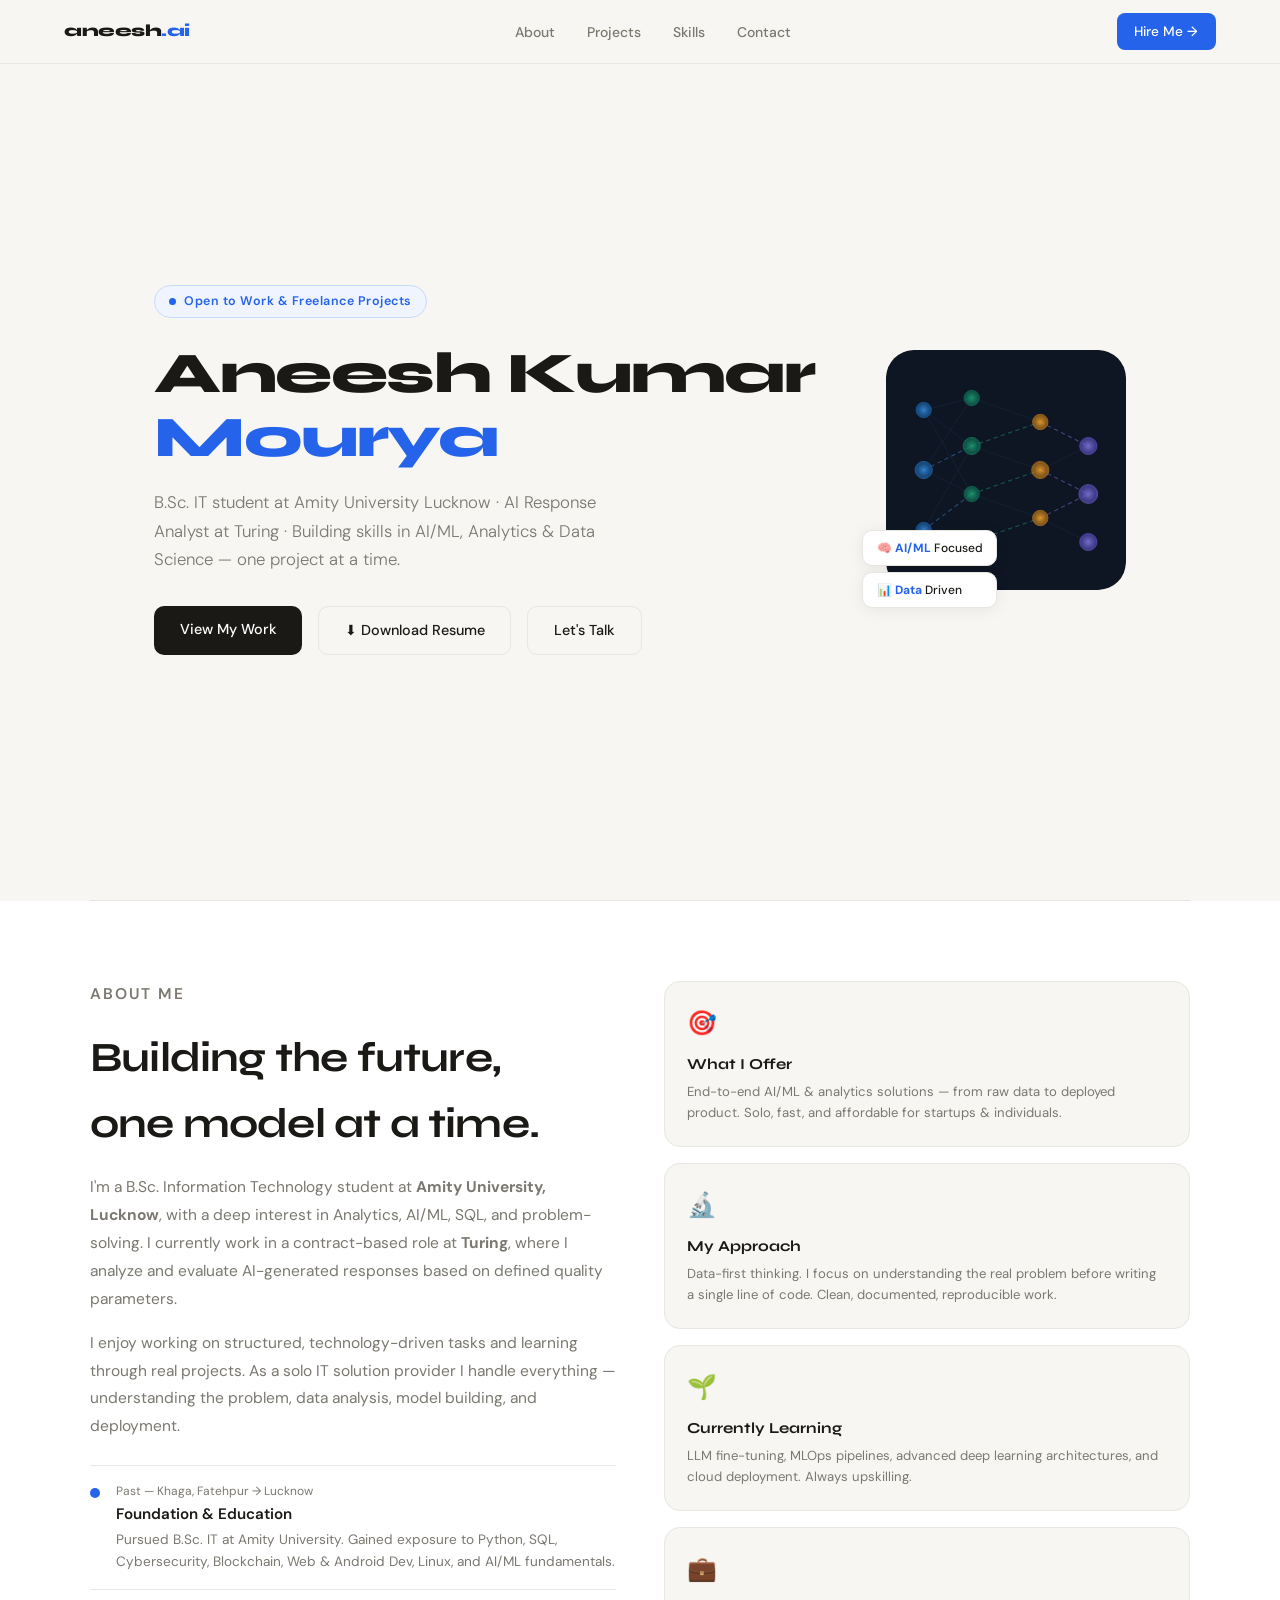
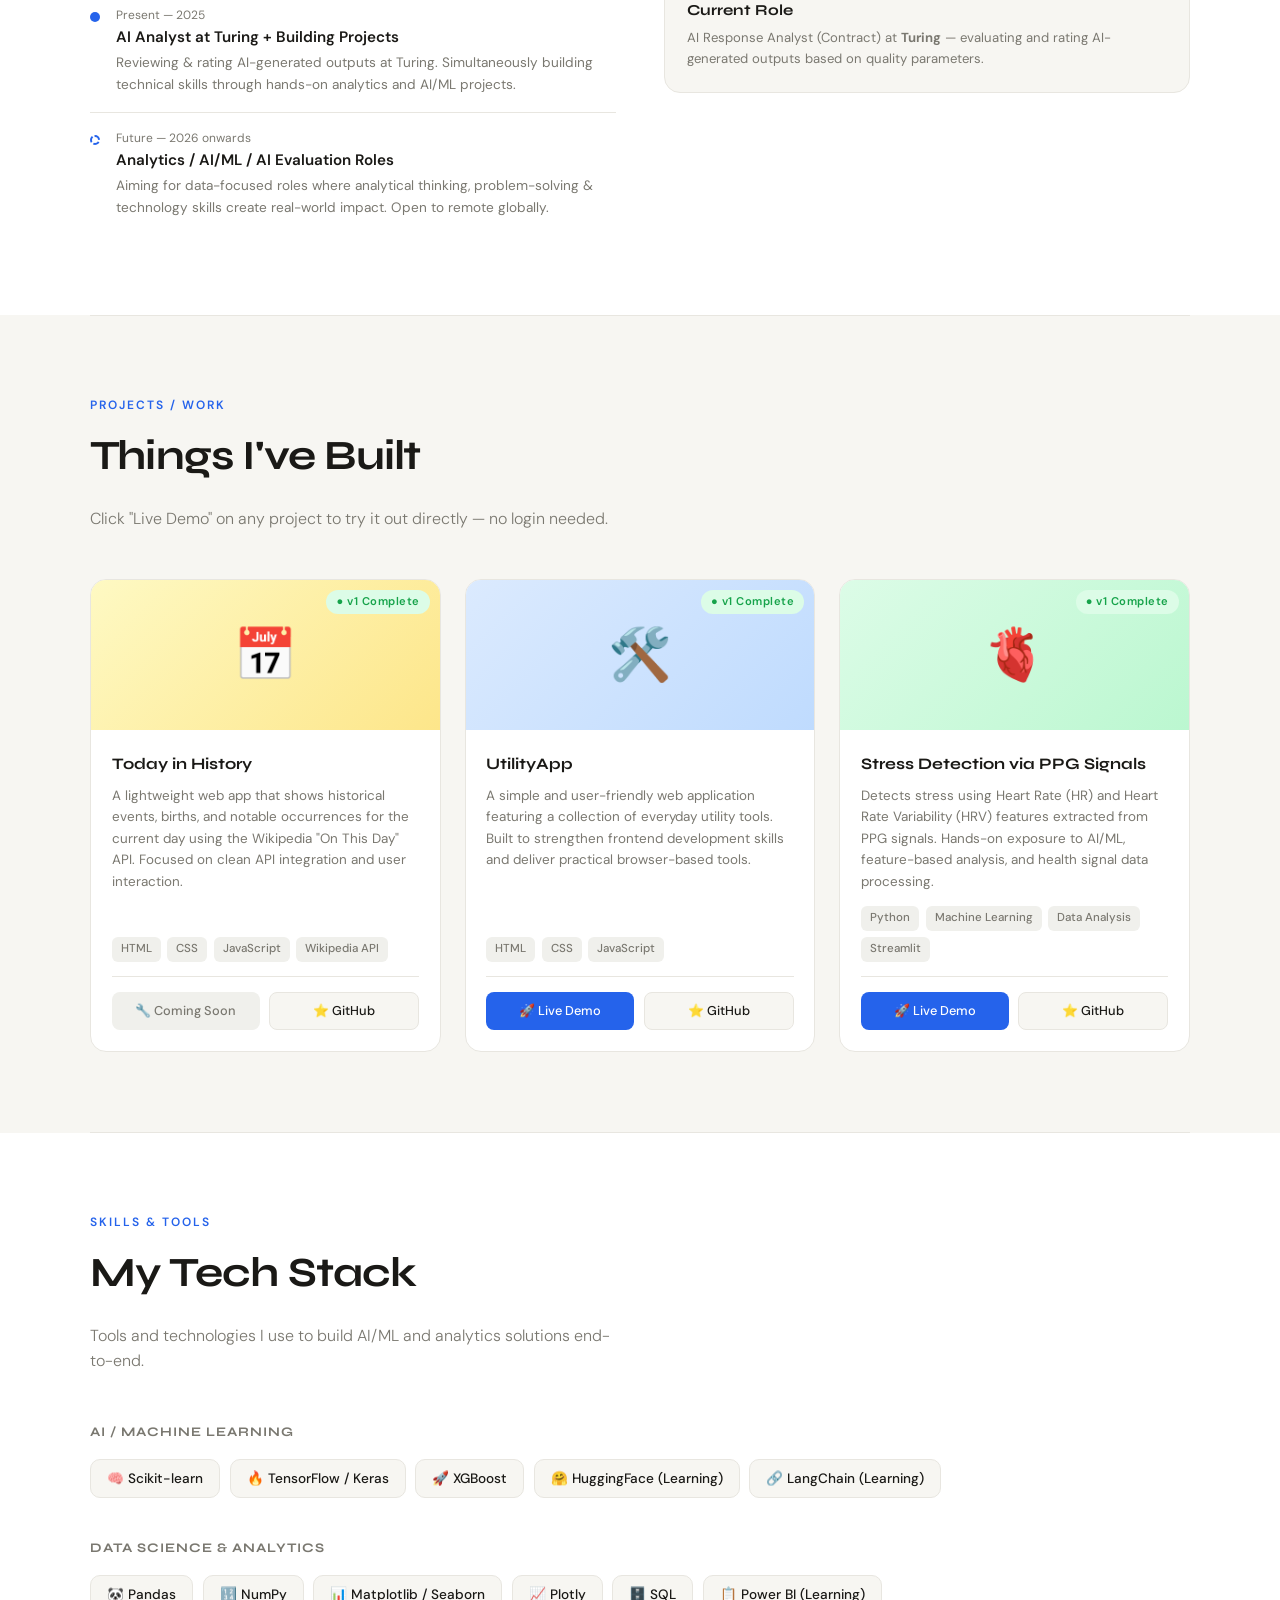
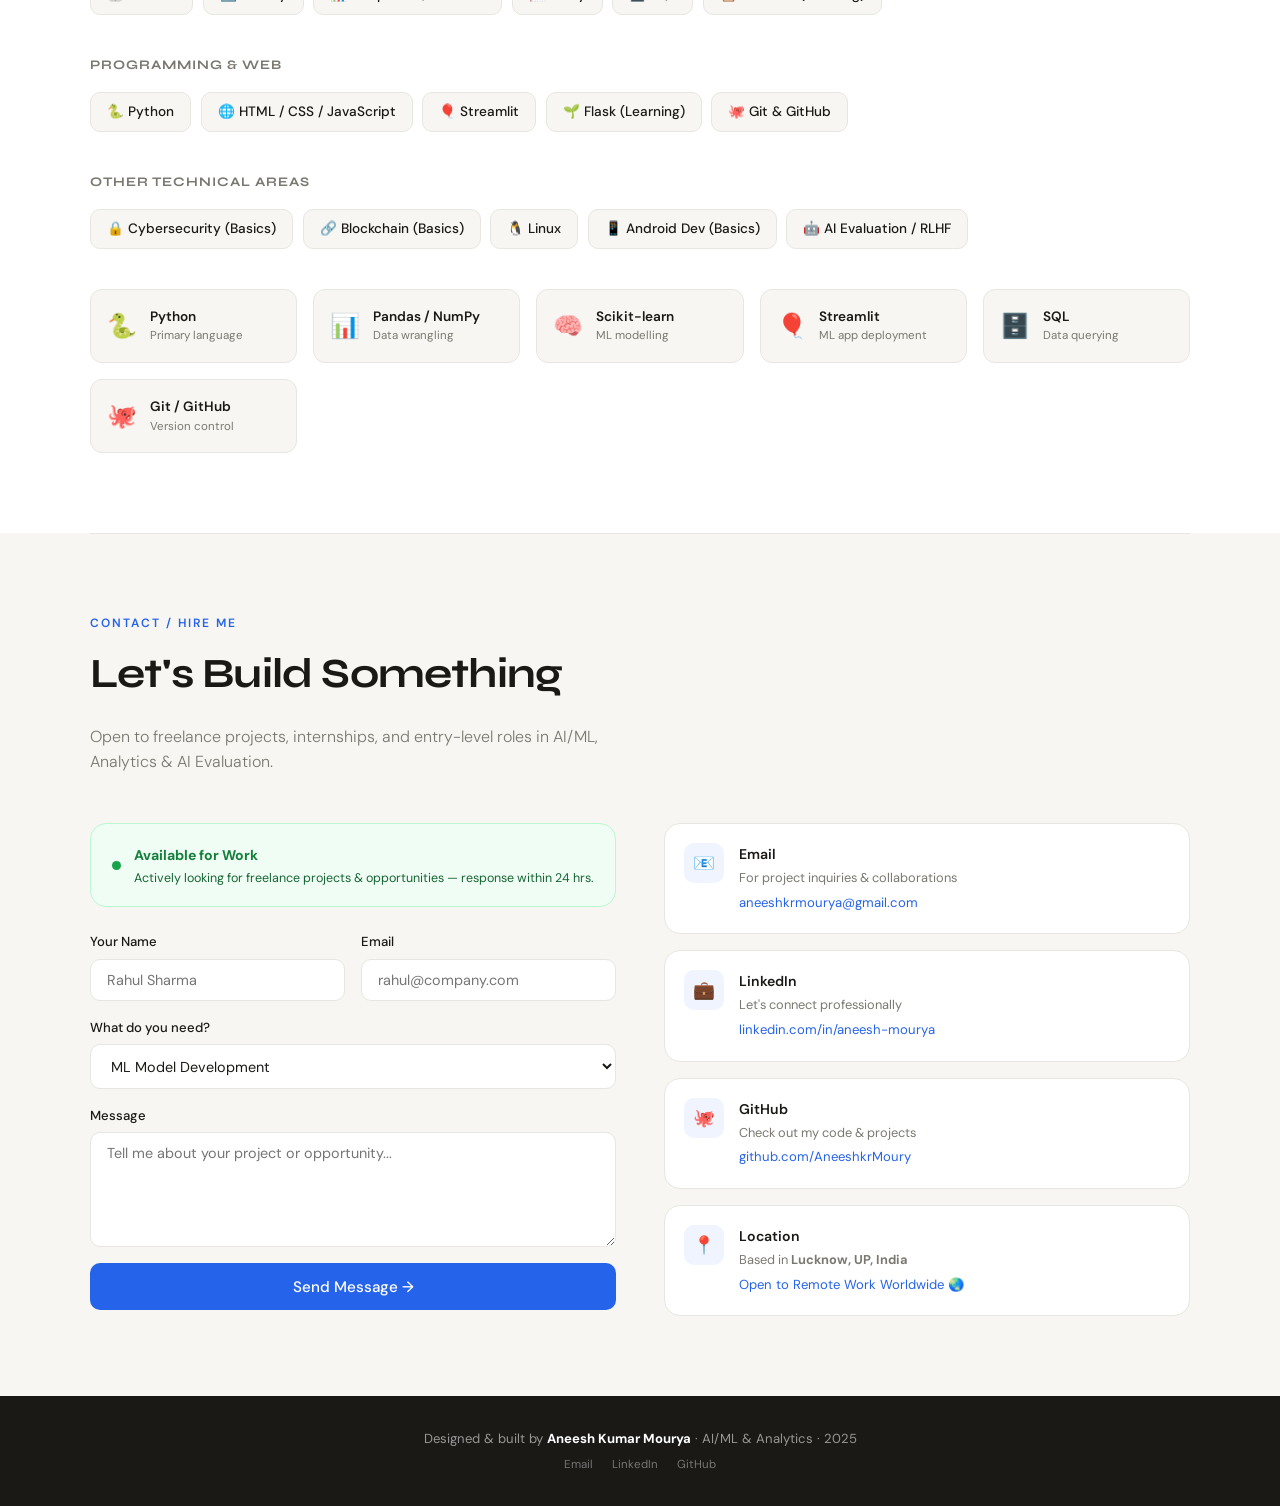
==== index.html @ 18406081 "Initial portfolio launch" ====
<!DOCTYPE html>
<html lang="en">
<head>
  <meta charset="UTF-8"/>
  <meta name="viewport" content="width=device-width, initial-scale=1.0"/>
  <title>Aneesh Kumar Mourya — AI/ML & Analytics</title>

    <!-- ── SEO: Basic ── -->
    <meta name="description" content="Portfolio of Aneesh Kumar Mourya — AI/ML enthusiast, Data Analyst, and AI Response Analyst at Turing. Open to freelance projects and entry-level roles."/>
    <meta name="keywords" content="Aneesh Kumar Mourya, AI ML, Data Science, Machine Learning, Analytics, Python,  Streamlit, Portfolio, Lucknow"/>
    <meta name="author" content="Aneesh Kumar Mourya"/>
    <meta name="robots" content="index, follow"/>

    <!-- ── SEO: Open Graph (LinkedIn, WhatsApp, Facebook preview) ── -->
    <meta property="og:type"        content="website"/>
    <meta property="og:url"         content="https://AneeshkrMoury.github.io"/>
    <meta property="og:title"       content="Aneesh Kumar Mourya — AI/ML & Data Science"/>
    <meta property="og:description" content="B.Sc. IT student & AI Analyst at Turing. Building ML models, data  dashboards & AI solutions. Open to freelance & entry-level roles."/>
    <meta property="og:image"       content="https://AneeshkrMoury.github.io/assets/og-preview.png"/>

    <!-- ── SEO: Twitter/X card ── -->
    <meta name="twitter:card"        content="summary_large_image"/>
    <meta name="twitter:title"       content="Aneesh Kumar Mourya — AI/ML & Data Science"/>
    <meta name="twitter:description" content="B.Sc. IT student & AI Analyst at Turing. Building ML models, data dashboards & AI solutions."/>
    <meta name="twitter:image"       content="https://AneeshkrMoury.github.io/assets/og-preview.png"/>

    <!-- ── SEO: Canonical URL ── -->
    <link rel="canonical" href="https://AneeshkrMoury.github.io"/>


  <!-- Google Analytics -->
  <script async src="https://www.googletagmanager.com/gtag/js?id=G-GRTC12CGFG"></script>
  <script>
    window.dataLayer = window.dataLayer || [];
    function gtag(){dataLayer.push(arguments);}
    gtag('js', new Date());
    gtag('config', 'G-GRTC12CGFG');
  </script>

  <!-- Google Fonts -->
  <link rel="preconnect" href="https://fonts.googleapis.com"/>
  <link href="https://fonts.googleapis.com/css2?family=Syne:wght@400;600;700;800&family=DM+Sans:wght@300;400;500&display=swap" rel="stylesheet"/>

  <!-- ── CSS — one file per section, load order matters ── -->
  <link rel="stylesheet" href="css/tokens.css"/>
  <link rel="stylesheet" href="css/utilities.css"/>
  <link rel="stylesheet" href="css/nav.css"/>
  <link rel="stylesheet" href="css/hero.css"/>
  <link rel="stylesheet" href="css/about.css"/>
  <link rel="stylesheet" href="css/projects.css"/>
  <link rel="stylesheet" href="css/skills.css"/>
  <link rel="stylesheet" href="css/contact.css"/>
  <link rel="stylesheet" href="css/footer.css"/>
  <!-- ADD NEW SECTION CSS HERE ↑ -->
</head>
<body>

<!-- ═══════════════════════════════════════════════════
     NAV
     To add a link: copy a <li> and update href + label
     ═══════════════════════════════════════════════════ -->
<nav>
  <a href="#" class="nav-logo">aneesh<span>.ai</span></a>
  <ul class="nav-links">
    <li><a href="#about">About</a></li>
    <li><a href="#projects">Projects</a></li>
    <li><a href="#skills">Skills</a></li>
    <li><a href="#contact">Contact</a></li>
    <!-- ADD NEW NAV LINK HERE -->
  </ul>
  <a href="#contact" class="nav-cta">Hire Me →</a>
</nav>

<!-- ═══════════════════════════════════════════════════
     HERO SECTION
     Edit content in: sections/hero.html
     Edit styles in:  css/hero.css
     ═══════════════════════════════════════════════════ -->
<div class="hero">
  <div class="hero-left">
    <div class="hero-badge">Open to Work &amp; Freelance Projects</div>
    <h1>Aneesh Kumar<br/><em>Mourya</em></h1>
    <p class="hero-sub">
      B.Sc. IT student at Amity University Lucknow · AI Response Analyst at Turing ·
      Building skills in AI/ML, Analytics &amp; Data Science — one project at a time.
    </p>
    <div class="hero-btns">
      <a href="#projects" class="btn-primary">View My Work</a>
      <a href="assets/Aneesh_Kumar_Mourya_Resume.pdf" download="Aneesh_Kumar_Mourya_Resume.pdf" class="btn-outline">⬇ Download Resume</a>
      <a href="#contact" class="btn-outline">Let's Talk</a>
    </div>
  </div>
  <div class="hero-right">
    <div class="hero-avatar" style="background:transparent; border:none; padding:0; overflow:hidden;">
  <svg width="100%" viewBox="0 0 280 280" xmlns="http://www.w3.org/2000/svg" style="border-radius:26px;">
    <defs>
      <radialGradient id="gb" cx="50%" cy="50%" r="50%"><stop offset="0%" stop-color="#378ADD" stop-opacity="0.9"/><stop offset="100%" stop-color="#185FA5" stop-opacity="0.6"/></radialGradient>
      <radialGradient id="gt" cx="50%" cy="50%" r="50%"><stop offset="0%" stop-color="#1D9E75" stop-opacity="0.9"/><stop offset="100%" stop-color="#0F6E56" stop-opacity="0.6"/></radialGradient>
      <radialGradient id="ga" cx="50%" cy="50%" r="50%"><stop offset="0%" stop-color="#EF9F27" stop-opacity="0.9"/><stop offset="100%" stop-color="#BA7517" stop-opacity="0.6"/></radialGradient>
      <radialGradient id="gp" cx="50%" cy="50%" r="50%"><stop offset="0%" stop-color="#7F77DD" stop-opacity="0.9"/><stop offset="100%" stop-color="#534AB7" stop-opacity="0.6"/></radialGradient>
      <style>
        .he{stroke-width:.7;fill:none;opacity:.15}
        .ha{stroke-width:1.2;fill:none;opacity:.5;stroke-dasharray:5 4;animation:fd 1.8s linear infinite}
        .ha2{stroke-width:1.2;fill:none;opacity:.5;stroke-dasharray:5 4;animation:fd 2.2s linear infinite .5s}
        .ha3{stroke-width:1.2;fill:none;opacity:.5;stroke-dasharray:5 4;animation:fd 2.6s linear infinite 1s}
        .p1{animation:pn 2.8s ease-in-out infinite}
        .p2{animation:pn 2.8s ease-in-out infinite .6s}
        .p3{animation:pn 2.8s ease-in-out infinite 1.2s}
        .p4{animation:pn 2.8s ease-in-out infinite 1.8s}
        .rg{animation:re 2.8s ease-out infinite}
        .rg2{animation:re 2.8s ease-out infinite 1.4s}
        @keyframes fd{to{stroke-dashoffset:-18}}
        @keyframes pn{0%,100%{r:9}50%{r:11}}
        @keyframes re{0%{r:10;opacity:.5}100%{r:24;opacity:0}}
      </style>
    </defs>
    <rect width="280" height="280" fill="#0f1623" rx="26"/>
    <!-- Edges input→h1 -->
    <line class="he" stroke="#378ADD" x1="44" y1="70"  x2="100" y2="56"/>
    <line class="he" stroke="#378ADD" x1="44" y1="70"  x2="100" y2="112"/>
    <line class="he" stroke="#378ADD" x1="44" y1="70"  x2="100" y2="168"/>
    <line class="he" stroke="#378ADD" x1="44" y1="140" x2="100" y2="56"/>
    <line class="ha"  stroke="#378ADD" x1="44" y1="140" x2="100" y2="112"/>
    <line class="he" stroke="#378ADD" x1="44" y1="140" x2="100" y2="168"/>
    <line class="he" stroke="#378ADD" x1="44" y1="210" x2="100" y2="112"/>
    <line class="ha2" stroke="#378ADD" x1="44" y1="210" x2="100" y2="168"/>
    <line class="he" stroke="#378ADD" x1="44" y1="210" x2="100" y2="224"/>
    <!-- Edges h1→h2 -->
    <line class="he"  stroke="#1D9E75" x1="100" y1="56"  x2="180" y2="84"/>
    <line class="ha3" stroke="#1D9E75" x1="100" y1="112" x2="180" y2="84"/>
    <line class="he"  stroke="#1D9E75" x1="100" y1="112" x2="180" y2="140"/>
    <line class="ha"  stroke="#1D9E75" x1="100" y1="168" x2="180" y2="140"/>
    <line class="he"  stroke="#1D9E75" x1="100" y1="168" x2="180" y2="196"/>
    <line class="ha2" stroke="#1D9E75" x1="100" y1="224" x2="180" y2="196"/>
    <!-- Edges h2→out -->
    <line class="ha"  stroke="#7F77DD" x1="180" y1="84"  x2="236" y2="112"/>
    <line class="he"  stroke="#7F77DD" x1="180" y1="140" x2="236" y2="112"/>
    <line class="ha2" stroke="#7F77DD" x1="180" y1="140" x2="236" y2="168"/>
    <line class="ha3" stroke="#7F77DD" x1="180" y1="196" x2="236" y2="168"/>
    <line class="he"  stroke="#7F77DD" x1="180" y1="196" x2="236" y2="224"/>
    <!-- Input nodes -->
    <circle class="rg"  cx="44" cy="140" r="10" fill="none" stroke="#378ADD" stroke-width=".7"/>
    <circle cx="44" cy="70"  r="9" fill="url(#gb)" stroke="#185FA5" stroke-width=".8"/>
    <circle cx="44" cy="140" r="9" fill="url(#gb)" stroke="#185FA5" stroke-width=".8" class="p1"/>
    <circle cx="44" cy="210" r="9" fill="url(#gb)" stroke="#185FA5" stroke-width=".8" class="p3"/>
    <!-- H1 nodes -->
    <circle class="rg2" cx="100" cy="112" r="10" fill="none" stroke="#1D9E75" stroke-width=".7"/>
    <circle cx="100" cy="56"  r="9" fill="url(#gt)" stroke="#0F6E56" stroke-width=".8"/>
    <circle cx="100" cy="112" r="9" fill="url(#gt)" stroke="#0F6E56" stroke-width=".8" class="p2"/>
    <circle cx="100" cy="168" r="9" fill="url(#gt)" stroke="#0F6E56" stroke-width=".8" class="p4"/>
    <circle cx="100" cy="224" r="9" fill="url(#gt)" stroke="#0F6E56" stroke-width=".8" class="p1"/>
    <!-- H2 nodes -->
    <circle class="rg"  cx="180" cy="140" r="10" fill="none" stroke="#EF9F27" stroke-width=".7"/>
    <circle cx="180" cy="84"  r="9" fill="url(#ga)" stroke="#BA7517" stroke-width=".8" class="p3"/>
    <circle cx="180" cy="140" r="9" fill="url(#ga)" stroke="#BA7517" stroke-width=".8" class="p1"/>
    <circle cx="180" cy="196" r="9" fill="url(#ga)" stroke="#BA7517" stroke-width=".8" class="p2"/>
    <!-- Output nodes -->
    <circle class="rg2" cx="236" cy="168" r="11" fill="none" stroke="#7F77DD" stroke-width=".7"/>
    <circle cx="236" cy="112" r="10" fill="url(#gp)" stroke="#534AB7" stroke-width="1" class="p4"/>
    <circle cx="236" cy="168" r="10" fill="url(#gp)" stroke="#534AB7" stroke-width="1" class="p2"/>
    <circle cx="236" cy="224" r="10" fill="url(#gp)" stroke="#534AB7" stroke-width="1" class="p3"/>
  </svg>
</div>
    <div class="hero-chips">
      <div class="chip">🧠 <strong>AI/ML</strong> Focused</div>
      <div class="chip">📊 <strong>Data</strong> Driven</div>
    </div>
  </div>
</div>

<div class="divider"></div>

<!-- ═══════════════════════════════════════════════════
     ABOUT SECTION
     Edit content in: sections/about.html
     Edit styles in:  css/about.css
     ═══════════════════════════════════════════════════ -->
<section id="about">
  <div class="inner">
    <div class="about-grid">

      <div class="about-bio">
        <p class="section-label">About Me</p>
        <h2 class="section-title">Building the future,<br/>one model at a time.</h2>
        <p>
          I'm a B.Sc. Information Technology student at <strong>Amity University, Lucknow</strong>,
          with a deep interest in Analytics, AI/ML, SQL, and problem-solving. I currently work
          in a contract-based role at <strong>Turing</strong>, where I analyze and evaluate
          AI-generated responses based on defined quality parameters.
        </p>
        <p>
          I enjoy working on structured, technology-driven tasks and learning through real projects.
          As a solo IT solution provider I handle everything — understanding the problem,
          data analysis, model building, and deployment.
        </p>

        <div class="timeline">
          <div class="timeline-item reveal">
            <div class="tl-dot"></div>
            <div>
              <div class="tl-year">Past — Khaga, Fatehpur → Lucknow</div>
              <div class="tl-title">Foundation &amp; Education</div>
              <div class="tl-desc">Pursued B.Sc. IT at Amity University. Gained exposure to Python, SQL, Cybersecurity, Blockchain, Web &amp; Android Dev, Linux, and AI/ML fundamentals.</div>
            </div>
          </div>
          <div class="timeline-item reveal">
            <div class="tl-dot"></div>
            <div>
              <div class="tl-year">Present — 2025</div>
              <div class="tl-title">AI Analyst at Turing + Building Projects</div>
              <div class="tl-desc">Reviewing &amp; rating AI-generated outputs at Turing. Simultaneously building technical skills through hands-on analytics and AI/ML projects.</div>
            </div>
          </div>
          <div class="timeline-item reveal">
            <div class="tl-dot future"></div>
            <div>
              <div class="tl-year">Future — 2026 onwards</div>
              <div class="tl-title">Analytics / AI/ML / AI Evaluation Roles</div>
              <div class="tl-desc">Aiming for data-focused roles where analytical thinking, problem-solving &amp; technology skills create real-world impact. Open to remote globally.</div>
            </div>
          </div>
        </div>
      </div>

      <div class="about-cards">
        <div class="about-card reveal">
          <div class="about-card-icon">🎯</div>
          <h4>What I Offer</h4>
          <p>End-to-end AI/ML &amp; analytics solutions — from raw data to deployed product. Solo, fast, and affordable for startups &amp; individuals.</p>
        </div>
        <div class="about-card reveal">
          <div class="about-card-icon">🔬</div>
          <h4>My Approach</h4>
          <p>Data-first thinking. I focus on understanding the real problem before writing a single line of code. Clean, documented, reproducible work.</p>
        </div>
        <div class="about-card reveal">
          <div class="about-card-icon">🌱</div>
          <h4>Currently Learning</h4>
          <p>LLM fine-tuning, MLOps pipelines, advanced deep learning architectures, and cloud deployment. Always upskilling.</p>
        </div>
        <div class="about-card reveal">
          <div class="about-card-icon">💼</div>
          <h4>Current Role</h4>
          <p>AI Response Analyst (Contract) at <strong>Turing</strong> — evaluating and rating AI-generated outputs based on quality parameters.</p>
        </div>
      </div>

    </div>
  </div>
</section>

<div class="divider"></div>

<!-- ═══════════════════════════════════════════════════
     PROJECTS SECTION
     Edit content in: sections/projects.html
     Edit styles in:  css/projects.css
     HOW TO ADD A PROJECT: copy a .project-card block,
     update emoji, status, name, desc, tags, URLs
     ═══════════════════════════════════════════════════ -->
<section id="projects">
  <div class="inner">
    <p class="section-label">Projects / Work</p>
    <h2 class="section-title">Things I've Built</h2>
    <p class="section-desc">Click "Live Demo" on any project to try it out directly — no login needed.</p>

    <div class="projects-grid">

      <!-- PROJECT: Today in History -->
      <div class="project-card reveal">
        <div class="project-thumb thumb-yellow">
          📅
          <span class="project-status status-live">● v1 Complete</span>
        </div>
        <div class="project-body">
          <h3>Today in History</h3>
          <p>A lightweight web app that shows historical events, births, and notable occurrences for the current day using the Wikipedia "On This Day" API. Focused on clean API integration and user interaction.</p>
          <div class="project-tags">
            <span class="tag">HTML</span><span class="tag">CSS</span>
            <span class="tag">JavaScript</span><span class="tag">Wikipedia API</span>
          </div>
          <div class="project-footer">
            <span class="proj-btn proj-soon">🔧 Coming Soon</span>
            <a href="https://github.com/AneeshkrMoury/today-in-history" target="_blank" class="proj-btn proj-gh">⭐ GitHub</a>
          </div>
        </div>
      </div>

      <!-- PROJECT: UtilityApp -->
      <div class="project-card reveal">
        <div class="project-thumb thumb-blue">
          🛠️
          <span class="project-status status-live">● v1 Complete</span>
        </div>
        <div class="project-body">
          <h3>UtilityApp</h3>
          <p>A simple and user-friendly web application featuring a collection of everyday utility tools. Built to strengthen frontend development skills and deliver practical browser-based tools.</p>
          <div class="project-tags">
            <span class="tag">HTML</span><span class="tag">CSS</span><span class="tag">JavaScript</span>
          </div>
          <div class="project-footer">
            <a href="https://aneeshkrmoury.github.io/UtilityApp/" target="_blank" class="proj-btn proj-live">🚀 Live Demo</a>
            <a href="https://github.com/AneeshkrMoury/UtilityApp" target="_blank" class="proj-btn proj-gh">⭐ GitHub</a>
          </div>
        </div>
      </div>

      <!-- PROJECT: Stress Detection PPG -->
      <div class="project-card reveal">
        <div class="project-thumb thumb-green">
          🫀
          <span class="project-status status-live">● v1 Complete</span>
        </div>
        <div class="project-body">
          <h3>Stress Detection via PPG Signals</h3>
          <p>Detects stress using Heart Rate (HR) and Heart Rate Variability (HRV) features extracted from PPG signals. Hands-on exposure to AI/ML, feature-based analysis, and health signal data processing.</p>
          <div class="project-tags">
            <span class="tag">Python</span><span class="tag">Machine Learning</span>
            <span class="tag">Data Analysis</span><span class="tag">Streamlit</span>
          </div>
          <div class="project-footer">
            <a href="https://stressppg-czvcnsaayq3ztufvmnq7vb.streamlit.app/" target="_blank" class="proj-btn proj-live">🚀 Live Demo</a>
            <a href="https://github.com/AneeshkrMoury/StressPPG" target="_blank" class="proj-btn proj-gh">⭐ GitHub</a>
          </div>
        </div>
      </div>

      <!-- ══════════════════════════════
           ADD YOUR NEXT PROJECT HERE ↓
           Copy a .project-card block above
           ══════════════════════════════ -->

    </div>
  </div>
</section>

<div class="divider"></div>

<!-- ═══════════════════════════════════════════════════
     SKILLS SECTION
     Edit content in: sections/skills.html
     Edit styles in:  css/skills.css
     ═══════════════════════════════════════════════════ -->
<section id="skills">
  <div class="inner">
    <p class="section-label">Skills &amp; Tools</p>
    <h2 class="section-title">My Tech Stack</h2>
    <p class="section-desc">Tools and technologies I use to build AI/ML and analytics solutions end-to-end.</p>

    <div class="skills-wrapper">
      <div class="skill-group reveal">
        <h3>AI / Machine Learning</h3>
        <div class="skills-chips">
          <div class="skill-chip">🧠 Scikit-learn</div>
          <div class="skill-chip">🔥 TensorFlow / Keras</div>
          <div class="skill-chip">🚀 XGBoost</div>
          <div class="skill-chip">🤗 HuggingFace (Learning)</div>
          <div class="skill-chip">🔗 LangChain (Learning)</div>
        </div>
      </div>
      <div class="skill-group reveal">
        <h3>Data Science &amp; Analytics</h3>
        <div class="skills-chips">
          <div class="skill-chip">🐼 Pandas</div>
          <div class="skill-chip">🔢 NumPy</div>
          <div class="skill-chip">📊 Matplotlib / Seaborn</div>
          <div class="skill-chip">📈 Plotly</div>
          <div class="skill-chip">🗄️ SQL</div>
          <div class="skill-chip">📋 Power BI (Learning)</div>
        </div>
      </div>
      <div class="skill-group reveal">
        <h3>Programming &amp; Web</h3>
        <div class="skills-chips">
          <div class="skill-chip">🐍 Python</div>
          <div class="skill-chip">🌐 HTML / CSS / JavaScript</div>
          <div class="skill-chip">🎈 Streamlit</div>
          <div class="skill-chip">🌱 Flask (Learning)</div>
          <div class="skill-chip">🐙 Git &amp; GitHub</div>
        </div>
      </div>
      <div class="skill-group reveal">
        <h3>Other Technical Areas</h3>
        <div class="skills-chips">
          <div class="skill-chip">🔒 Cybersecurity (Basics)</div>
          <div class="skill-chip">🔗 Blockchain (Basics)</div>
          <div class="skill-chip">🐧 Linux</div>
          <div class="skill-chip">📱 Android Dev (Basics)</div>
          <div class="skill-chip">🤖 AI Evaluation / RLHF</div>
        </div>
      </div>
    </div>

    <div class="tools-grid">
      <div class="tool-card reveal"><div class="tool-icon">🐍</div><div><div class="tool-name">Python</div><div class="tool-level">Primary language</div></div></div>
      <div class="tool-card reveal"><div class="tool-icon">📊</div><div><div class="tool-name">Pandas / NumPy</div><div class="tool-level">Data wrangling</div></div></div>
      <div class="tool-card reveal"><div class="tool-icon">🧠</div><div><div class="tool-name">Scikit-learn</div><div class="tool-level">ML modelling</div></div></div>
      <div class="tool-card reveal"><div class="tool-icon">🎈</div><div><div class="tool-name">Streamlit</div><div class="tool-level">ML app deployment</div></div></div>
      <div class="tool-card reveal"><div class="tool-icon">🗄️</div><div><div class="tool-name">SQL</div><div class="tool-level">Data querying</div></div></div>
      <div class="tool-card reveal"><div class="tool-icon">🐙</div><div><div class="tool-name">Git / GitHub</div><div class="tool-level">Version control</div></div></div>
    </div>
  </div>
</section>

<div class="divider"></div>

<!-- ═══════════════════════════════════════════════════
     CONTACT SECTION
     Edit content in: sections/contact.html
     Edit styles in:  css/contact.css
     ═══════════════════════════════════════════════════ -->
<section id="contact">
  <div class="inner">
    <p class="section-label">Contact / Hire Me</p>
    <h2 class="section-title">Let's Build Something</h2>
    <p class="section-desc">Open to freelance projects, internships, and entry-level roles in AI/ML, Analytics &amp; AI Evaluation.</p>

    <div class="contact-grid">
      <div class="reveal">
        <div class="avail-banner">
          <div class="avail-dot"></div>
          <div class="avail-text">
            <strong>Available for Work</strong>
            <p>Actively looking for freelance projects &amp; opportunities — response within 24 hrs.</p>
          </div>
        </div>
        <form class="contact-form" action="https://formspree.io/f/xojkboyb" method="POST" onsubmit="handleSubmit(event)">
          <div class="form-row">
            <div class="form-group">
              <label>Your Name</label>
              <input type="text" placeholder="Rahul Sharma" required/>
            </div>
            <div class="form-group">
              <label>Email</label>
              <input type="email" placeholder="rahul@company.com" required/>
            </div>
          </div>
          <div class="form-group">
            <label>What do you need?</label>
            <select>
              <option>ML Model Development</option>
              <option>Data Analysis &amp; Dashboard</option>
              <option>AI Evaluation / Annotation</option>
              <option>NLP / Text Analytics</option>
              <option>Frontend Web Project</option>
              <option>Internship / Job Role</option>
              <option>Other</option>
            </select>
          </div>
          <div class="form-group">
            <label>Message</label>
            <textarea placeholder="Tell me about your project or opportunity..." required></textarea>
          </div>
          <button type="submit" class="form-submit">Send Message →</button>
        </form>
      </div>

      <div class="contact-info reveal">
        <div class="contact-card">
          <div class="contact-icon">📧</div>
          <div>
            <h4>Email</h4>
            <p>For project inquiries &amp; collaborations</p>
            <a href="mailto:aneeshkrmourya@gmail.com">aneeshkrmourya@gmail.com</a>
          </div>
        </div>
        <div class="contact-card">
          <div class="contact-icon">💼</div>
          <div>
            <h4>LinkedIn</h4>
            <p>Let's connect professionally</p>
            <a href="https://www.linkedin.com/in/aneesh-mourya-1b2a15375/" target="_blank">linkedin.com/in/aneesh-mourya</a>
          </div>
        </div>
        <div class="contact-card">
          <div class="contact-icon">🐙</div>
          <div>
            <h4>GitHub</h4>
            <p>Check out my code &amp; projects</p>
            <a href="https://github.com/AneeshkrMoury" target="_blank">github.com/AneeshkrMoury</a>
          </div>
        </div>
        <div class="contact-card">
          <div class="contact-icon">📍</div>
          <div>
            <h4>Location</h4>
            <p>Based in <strong>Lucknow, UP, India</strong></p>
            <a>Open to Remote Work Worldwide 🌏</a>
          </div>
        </div>
      </div>
    </div>
  </div>
</section>

<!-- ═══════════════════════════════════════════════════
     FOOTER
     Edit styles in: css/footer.css
     ═══════════════════════════════════════════════════ -->
<footer>
  <p>Designed &amp; built by <strong>Aneesh Kumar Mourya</strong> · AI/ML &amp; Analytics · 2025</p>
  <div class="footer-links">
    <a href="mailto:aneeshkrmourya@gmail.com">Email</a>
    <a href="https://www.linkedin.com/in/aneesh-mourya-1b2a15375/" target="_blank">LinkedIn</a>
    <a href="https://github.com/AneeshkrMoury" target="_blank">GitHub</a>
  </div>
</footer>

<!-- ── JS — load at bottom so DOM is ready ── -->
<script src="js/reveal.js"></script>
<script src="js/contact.js"></script>
<!-- ADD NEW SECTION JS HERE ↑ -->

</body>
</html>
---- css/tokens.css ----
/* ============================================================
   tokens.css — Design Tokens & Global Reset
   ============================================================
   Edit CSS variables here to change the entire site's theme.
   All colors, fonts, spacing defined in one place.
   ============================================================ */

/* ── DESIGN TOKENS ── */
:root {
  /* Colors */
  --bg:           #f7f6f2;
  --surface:      #ffffff;
  --border:       #e8e6e0;
  --text:         #1a1916;
  --muted:        #7a7870;
  --accent:       #2563eb;
  --accent-light: #eff4ff;
  --tag-bg:       #f0f0ec;

  /* Typography */
  --font-display: 'Syne', sans-serif;
  --font-body:    'DM Sans', sans-serif;

  /* Layout */
  --max-width:    1100px;
  --section-pad:  80px 5vw;
  --radius:       16px;
  --shadow:       0 2px 16px rgba(0,0,0,0.07);
}

/* ── RESET ── */
*, *::before, *::after {
  box-sizing: border-box;
  margin: 0;
  padding: 0;
}

html { scroll-behavior: smooth; }

body {
  font-family: var(--font-body);
  background: var(--bg);
  color: var(--text);
  font-size: 16px;
  line-height: 1.6;
}
---- css/utilities.css ----
/* ============================================================
   utilities.css — Shared Utility Classes
   ============================================================
   Reusable classes used across all sections.
   Add new utilities here, not inside section files.
   ============================================================ */

/* ── LAYOUT ── */
.inner {
  max-width: var(--max-width);
  margin: 0 auto;
}

.divider {
  height: 1px;
  background: var(--border);
  max-width: var(--max-width);
  margin: 0 auto;
}

/* ── SECTION HEADERS ── */
.section-label {
  font-size: .75rem;
  font-weight: 600;
  letter-spacing: 2px;
  text-transform: uppercase;
  color: var(--accent);
  margin-bottom: .5rem;
}

.section-title {
  font-family: var(--font-display);
  font-size: clamp(1.8rem, 3.5vw, 2.6rem);
  font-weight: 700;
  letter-spacing: -.8px;
  margin-bottom: 1rem;
}

.section-desc {
  color: var(--muted);
  font-size: 1rem;
  max-width: 520px;
  margin-bottom: 3rem;
  font-weight: 300;
}

/* ── BUTTONS ── */
.btn-primary {
  background: var(--text);
  color: #fff;
  padding: .75rem 1.6rem;
  border-radius: 10px;
  font-size: .9rem;
  font-weight: 500;
  text-decoration: none;
  transition: background .2s;
  display: inline-block;
}
.btn-primary:hover { background: #333; }

.btn-outline {
  background: transparent;
  color: var(--text);
  padding: .75rem 1.6rem;
  border-radius: 10px;
  font-size: .9rem;
  font-weight: 500;
  text-decoration: none;
  border: 1.5px solid var(--border);
  transition: border-color .2s;
  display: inline-block;
}
.btn-outline:hover { border-color: var(--text); }

/* ── TAGS ── */
.tag {
  background: var(--tag-bg);
  color: var(--muted);
  font-size: .72rem;
  font-weight: 500;
  padding: 3px 9px;
  border-radius: 6px;
}

/* ── SCROLL REVEAL ANIMATION ── */
.reveal {
  opacity: 0;
  transform: translateY(22px);
  transition: opacity .55s ease, transform .55s ease;
}
.reveal.visible {
  opacity: 1;
  transform: translateY(0);
}

/* ── PULSE ANIMATION (used in badges & dots) ── */
@keyframes pulse {
  0%, 100% { opacity: 1; transform: scale(1);   }
  50%       { opacity: .5; transform: scale(.8); }
}
---- css/nav.css ----
/* ============================================================
   nav.css — Navigation Bar Styles
   ============================================================
   To add a new nav link: edit index.html > <ul class="nav-links">
   To change brand name: edit index.html > .nav-logo
   ============================================================ */

nav {
  position: fixed;
  top: 0; left: 0; right: 0;
  z-index: 100;
  background: rgba(247,246,242,.88);
  backdrop-filter: blur(14px);
  border-bottom: 1px solid var(--border);
  padding: 0 5vw;
  height: 64px;
  display: flex;
  align-items: center;
  justify-content: space-between;
}

.nav-logo {
  font-family: var(--font-display);
  font-weight: 800;
  font-size: 1.05rem;
  color: var(--text);
  text-decoration: none;
  letter-spacing: -.5px;
}
.nav-logo span { color: var(--accent); }

.nav-links {
  display: flex;
  gap: 2rem;
  list-style: none;
}
.nav-links a {
  text-decoration: none;
  color: var(--muted);
  font-size: .875rem;
  font-weight: 500;
  transition: color .2s;
}
.nav-links a:hover { color: var(--text); }

.nav-cta {
  background: var(--accent);
  color: #fff;
  padding: .45rem 1.1rem;
  border-radius: 8px;
  font-size: .85rem;
  font-weight: 500;
  text-decoration: none;
  transition: opacity .2s;
}
.nav-cta:hover { opacity: .85; }

@media (max-width: 768px) {
  .nav-links { display: none; }
}
---- css/hero.css ----
/* ============================================================
   hero.css — Hero Section Styles
   ============================================================
   To edit hero content: sections/hero.html
   ============================================================ */

.hero {
  min-height: 100vh;
  padding: 120px 5vw 80px;
  display: flex;
  align-items: center;
  max-width: var(--max-width);
  margin: 0 auto;
  gap: 4rem;
}

.hero-left { flex: 1; }

/* ── Availability Badge ── */
.hero-badge {
  display: inline-flex;
  align-items: center;
  gap: .5rem;
  background: var(--accent-light);
  color: var(--accent);
  padding: .35rem .9rem;
  border-radius: 100px;
  font-size: .78rem;
  font-weight: 600;
  letter-spacing: .5px;
  margin-bottom: 1.5rem;
  border: 1px solid #c7d9fd;
}
.hero-badge::before {
  content: '';
  width: 7px; height: 7px;
  background: var(--accent);
  border-radius: 50%;
  animation: pulse 2s infinite;
}

/* ── Heading ── */
.hero h1 {
  font-family: var(--font-display);
  font-size: clamp(2.2rem, 5vw, 3.6rem);
  font-weight: 800;
  line-height: 1.1;
  letter-spacing: -1.5px;
  margin-bottom: 1.2rem;
}
.hero h1 em { font-style: normal; color: var(--accent); }

.hero-sub {
  font-size: 1.05rem;
  color: var(--muted);
  max-width: 480px;
  margin-bottom: 2rem;
  font-weight: 300;
  line-height: 1.7;
}

.hero-btns { display: flex; gap: 1rem; flex-wrap: wrap; }

/* ── Avatar ── */
.hero-right {
  flex-shrink: 0;
  width: 240px; height: 240px;
  position: relative;
}
.hero-avatar {
  width: 100%; height: 100%;
  border-radius: 28px;
  background: linear-gradient(135deg, #dbeafe 0%, #e0f2fe 100%);
  display: flex;
  align-items: center;
  justify-content: center;
  font-size: 5rem;
  border: 2px solid var(--border);
}

/* ── Floating Chips ── */
.hero-chips {
  position: absolute;
  bottom: -18px; left: -24px;
  display: flex;
  flex-direction: column;
  gap: .4rem;
}
.chip {
  background: white;
  border: 1px solid var(--border);
  border-radius: 10px;
  padding: .45rem .85rem;
  font-size: .75rem;
  font-weight: 500;
  box-shadow: var(--shadow);
  white-space: nowrap;
}
.chip strong { color: var(--accent); }

@media (max-width: 768px) {
  .hero { flex-direction: column; gap: 2rem; padding-top: 100px; }
  .hero-right { width: 160px; height: 160px; }
  .hero-chips { left: 0; }
}
---- css/about.css ----
/* ============================================================
   about.css — About Section Styles
   ============================================================
   To edit content: sections/about.html
   ============================================================ */

#about { background: var(--surface); padding: var(--section-pad); }

.about-grid {
  display: grid;
  grid-template-columns: 1fr 1fr;
  gap: 3rem;
  align-items: start;
}

/* ── Bio Text ── */
.about-bio p {
  color: var(--muted);
  font-size: .97rem;
  line-height: 1.8;
  margin-bottom: 1rem;
}

/* ── Timeline ── */
.timeline { border-top: 1px solid var(--border); margin-top: 1.5rem; }

.timeline-item {
  display: flex;
  gap: 1rem;
  padding: 1rem 0;
  border-bottom: 1px solid var(--border);
}
.timeline-item:last-child { border-bottom: none; }

.tl-dot {
  width: 10px; height: 10px;
  border-radius: 50%;
  background: var(--accent);
  flex-shrink: 0;
  margin-top: 6px;
}
.tl-dot.future {
  background: transparent;
  border: 2px dashed var(--accent);
}

.tl-year  { font-size: .75rem; color: var(--muted); }
.tl-title { font-weight: 600; font-size: .95rem; }
.tl-desc  { font-size: .85rem; color: var(--muted); margin-top: .2rem; }

/* ── Info Cards (right column) ── */
.about-cards { display: flex; flex-direction: column; gap: 1rem; }

.about-card {
  background: var(--bg);
  border: 1px solid var(--border);
  border-radius: var(--radius);
  padding: 1.4rem;
}
.about-card-icon { font-size: 1.5rem; margin-bottom: .6rem; }
.about-card h4 {
  font-family: var(--font-display);
  font-size: .95rem;
  font-weight: 700;
  margin-bottom: .3rem;
}
.about-card p { font-size: .82rem; color: var(--muted); }

@media (max-width: 768px) {
  .about-grid { grid-template-columns: 1fr; }
}
---- css/projects.css ----
/* ============================================================
   projects.css — Projects Section Styles
   ============================================================
   To add a new project card: sections/projects.html
   Thumb color classes: thumb-blue, thumb-green, thumb-yellow,
                        thumb-purple, thumb-pink, thumb-orange
   Status classes: status-live, status-building, status-concept
   ============================================================ */

#projects { background: var(--bg); padding: var(--section-pad); }

/* ── Grid ── */
.projects-grid {
  display: grid;
  grid-template-columns: repeat(auto-fill, minmax(310px, 1fr));
  gap: 1.5rem;
}

/* ── Card ── */
.project-card {
  background: var(--surface);
  border: 1px solid var(--border);
  border-radius: var(--radius);
  overflow: hidden;
  display: flex;
  flex-direction: column;
  transition: transform .2s, box-shadow .2s;
}
.project-card:hover {
  transform: translateY(-4px);
  box-shadow: 0 8px 32px rgba(0,0,0,.1);
}

/* ── Thumbnail ── */
.project-thumb {
  height: 150px;
  display: flex;
  align-items: center;
  justify-content: center;
  font-size: 3.2rem;
  position: relative;
}

/* Thumb color variants — add more as needed */
.thumb-blue   { background: linear-gradient(135deg, #dbeafe, #bfdbfe); }
.thumb-green  { background: linear-gradient(135deg, #dcfce7, #bbf7d0); }
.thumb-yellow { background: linear-gradient(135deg, #fef9c3, #fde68a); }
.thumb-purple { background: linear-gradient(135deg, #ede9fe, #ddd6fe); }
.thumb-pink   { background: linear-gradient(135deg, #fce7f3, #fbcfe8); }
.thumb-orange { background: linear-gradient(135deg, #ffedd5, #fed7aa); }

/* ── Status Badge ── */
.project-status {
  position: absolute;
  top: 10px; right: 10px;
  font-size: .7rem;
  font-weight: 600;
  padding: 3px 10px;
  border-radius: 100px;
  letter-spacing: .5px;
}
.status-live     { background: #dcfce7; color: #16a34a; }
.status-building { background: #fef9c3; color: #ca8a04; }
.status-concept  { background: #f3f4f6; color: #6b7280; }

/* ── Body ── */
.project-body {
  padding: 1.3rem;
  flex: 1;
  display: flex;
  flex-direction: column;
}
.project-body h3 {
  font-family: var(--font-display);
  font-size: 1rem;
  font-weight: 700;
  margin-bottom: .5rem;
}
.project-body p {
  font-size: .84rem;
  color: var(--muted);
  flex: 1;
  line-height: 1.6;
}

/* ── Tags ── */
.project-tags {
  display: flex;
  flex-wrap: wrap;
  gap: .4rem;
  margin: .9rem 0;
}

/* ── Footer Buttons ── */
.project-footer {
  display: flex;
  gap: .6rem;
  padding-top: .9rem;
  border-top: 1px solid var(--border);
}
.proj-btn {
  flex: 1;
  text-align: center;
  padding: .5rem;
  border-radius: 8px;
  font-size: .8rem;
  font-weight: 500;
  text-decoration: none;
  transition: all .2s;
  display: flex;
  align-items: center;
  justify-content: center;
  gap: .35rem;
}
.proj-live       { background: var(--accent); color: white; }
.proj-live:hover { opacity: .85; }
.proj-gh         { background: var(--bg); color: var(--text); border: 1px solid var(--border); }
.proj-gh:hover   { border-color: var(--text); }
.proj-soon       { background: var(--tag-bg); color: var(--muted); cursor: not-allowed; pointer-events: none; }
---- css/skills.css ----
/* ============================================================
   skills.css — Skills & Tools Section Styles
   ============================================================
   To add skills/groups: sections/skills.html
   ============================================================ */

#skills { background: var(--surface); padding: var(--section-pad); }

/* ── Groups ── */
.skills-wrapper { display: flex; flex-direction: column; gap: 2.5rem; }

.skill-group h3 {
  font-family: var(--font-display);
  font-size: .82rem;
  font-weight: 700;
  letter-spacing: 1px;
  text-transform: uppercase;
  color: var(--muted);
  margin-bottom: 1rem;
}

/* ── Chips ── */
.skills-chips { display: flex; flex-wrap: wrap; gap: .6rem; }

.skill-chip {
  display: flex;
  align-items: center;
  gap: .5rem;
  background: var(--bg);
  border: 1px solid var(--border);
  padding: .5rem 1rem;
  border-radius: 10px;
  font-size: .85rem;
  font-weight: 500;
  transition: border-color .2s, background .2s;
  cursor: default;
}
.skill-chip:hover {
  border-color: var(--accent);
  background: var(--accent-light);
}

/* ── Tool Cards Grid ── */
.tools-grid {
  display: grid;
  grid-template-columns: repeat(auto-fill, minmax(175px, 1fr));
  gap: 1rem;
  margin-top: 2.5rem;
}

.tool-card {
  background: var(--bg);
  border: 1px solid var(--border);
  border-radius: 12px;
  padding: 1rem;
  display: flex;
  align-items: center;
  gap: .8rem;
}
.tool-icon  { font-size: 1.5rem; }
.tool-name  { font-size: .85rem; font-weight: 600; }
.tool-level { font-size: .72rem; color: var(--muted); }
---- css/contact.css ----
/* ============================================================
   contact.css — Contact Section Styles
   ============================================================
   To edit contact info / form options: sections/contact.html
   ============================================================ */

#contact { background: var(--bg); padding: var(--section-pad); }

/* ── Grid Layout ── */
.contact-grid {
  display: grid;
  grid-template-columns: 1fr 1fr;
  gap: 3rem;
}

/* ── Availability Banner ── */
.avail-banner {
  background: #f0fdf4;
  border: 1px solid #bbf7d0;
  border-radius: var(--radius);
  padding: 1.1rem 1.3rem;
  display: flex;
  align-items: center;
  gap: .8rem;
  margin-bottom: 1.5rem;
}
.avail-dot {
  width: 9px; height: 9px;
  border-radius: 50%;
  background: #16a34a;
  flex-shrink: 0;
  animation: pulse 2s infinite;
}
.avail-text strong { font-size: .88rem; color: #15803d; }
.avail-text p      { font-size: .78rem; color: #166534; margin-top: .1rem; }

/* ── Contact Form ── */
.contact-form { display: flex; flex-direction: column; gap: 1rem; }

.form-row {
  display: grid;
  grid-template-columns: 1fr 1fr;
  gap: 1rem;
}

.form-group { display: flex; flex-direction: column; gap: .4rem; }

.form-group label { font-size: .82rem; font-weight: 500; }

.form-group input,
.form-group textarea,
.form-group select {
  background: var(--surface);
  border: 1.5px solid var(--border);
  border-radius: 10px;
  padding: .7rem 1rem;
  font-family: inherit;
  font-size: .9rem;
  color: var(--text);
  outline: none;
  transition: border-color .2s;
  resize: vertical;
}
.form-group input:focus,
.form-group textarea:focus,
.form-group select:focus { border-color: var(--accent); }

.form-group textarea { min-height: 115px; }

.form-submit {
  background: var(--accent);
  color: white;
  border: none;
  border-radius: 10px;
  padding: .85rem;
  font-family: inherit;
  font-size: .95rem;
  font-weight: 500;
  cursor: pointer;
  transition: opacity .2s;
}
.form-submit:hover { opacity: .85; }

/* ── Contact Info Cards ── */
.contact-info { display: flex; flex-direction: column; gap: 1rem; }

.contact-card {
  background: var(--surface);
  border: 1px solid var(--border);
  border-radius: var(--radius);
  padding: 1.2rem;
  display: flex;
  align-items: flex-start;
  gap: .9rem;
}
.contact-icon {
  width: 40px; height: 40px;
  border-radius: 10px;
  background: var(--accent-light);
  display: flex;
  align-items: center;
  justify-content: center;
  font-size: 1.1rem;
  flex-shrink: 0;
}
.contact-card h4 { font-size: .88rem; font-weight: 600; margin-bottom: .15rem; }
.contact-card p  { font-size: .8rem; color: var(--muted); }
.contact-card a  { color: var(--accent); text-decoration: none; font-size: .82rem; word-break: break-all; }

@media (max-width: 768px) {
  .contact-grid, .form-row { grid-template-columns: 1fr; }
}
---- css/footer.css ----
/* ============================================================
   footer.css — Footer Styles
   ============================================================
   To edit footer links/text: sections/footer.html
   ============================================================ */

footer {
  background: var(--text);
  color: rgba(255,255,255,.55);
  padding: 2rem 5vw;
  text-align: center;
  font-size: .82rem;
}

footer strong { color: white; }

.footer-links {
  margin-top: .4rem;
  font-size: .72rem;
  display: flex;
  justify-content: center;
  gap: 1.2rem;
}

.footer-links a {
  color: rgba(255,255,255,.4);
  text-decoration: none;
  transition: color .2s;
}
.footer-links a:hover { color: rgba(255,255,255,.8); }
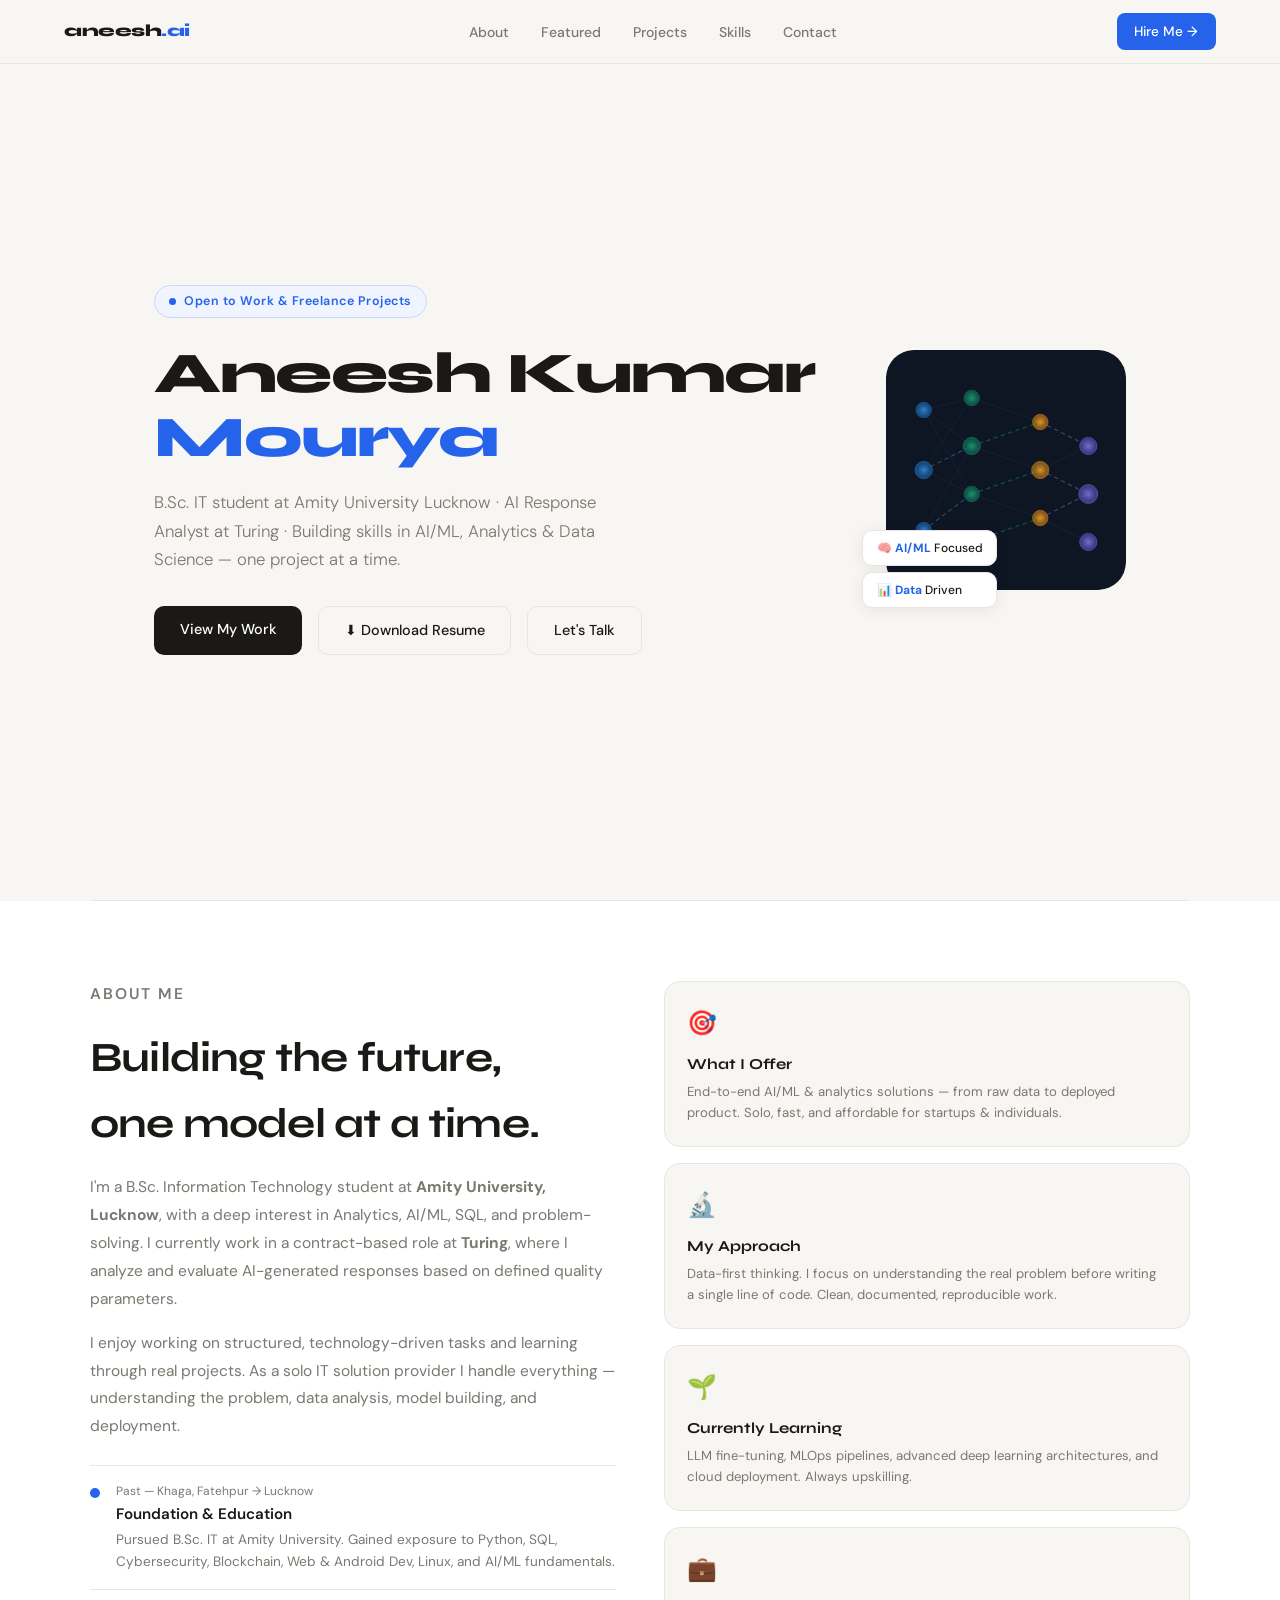
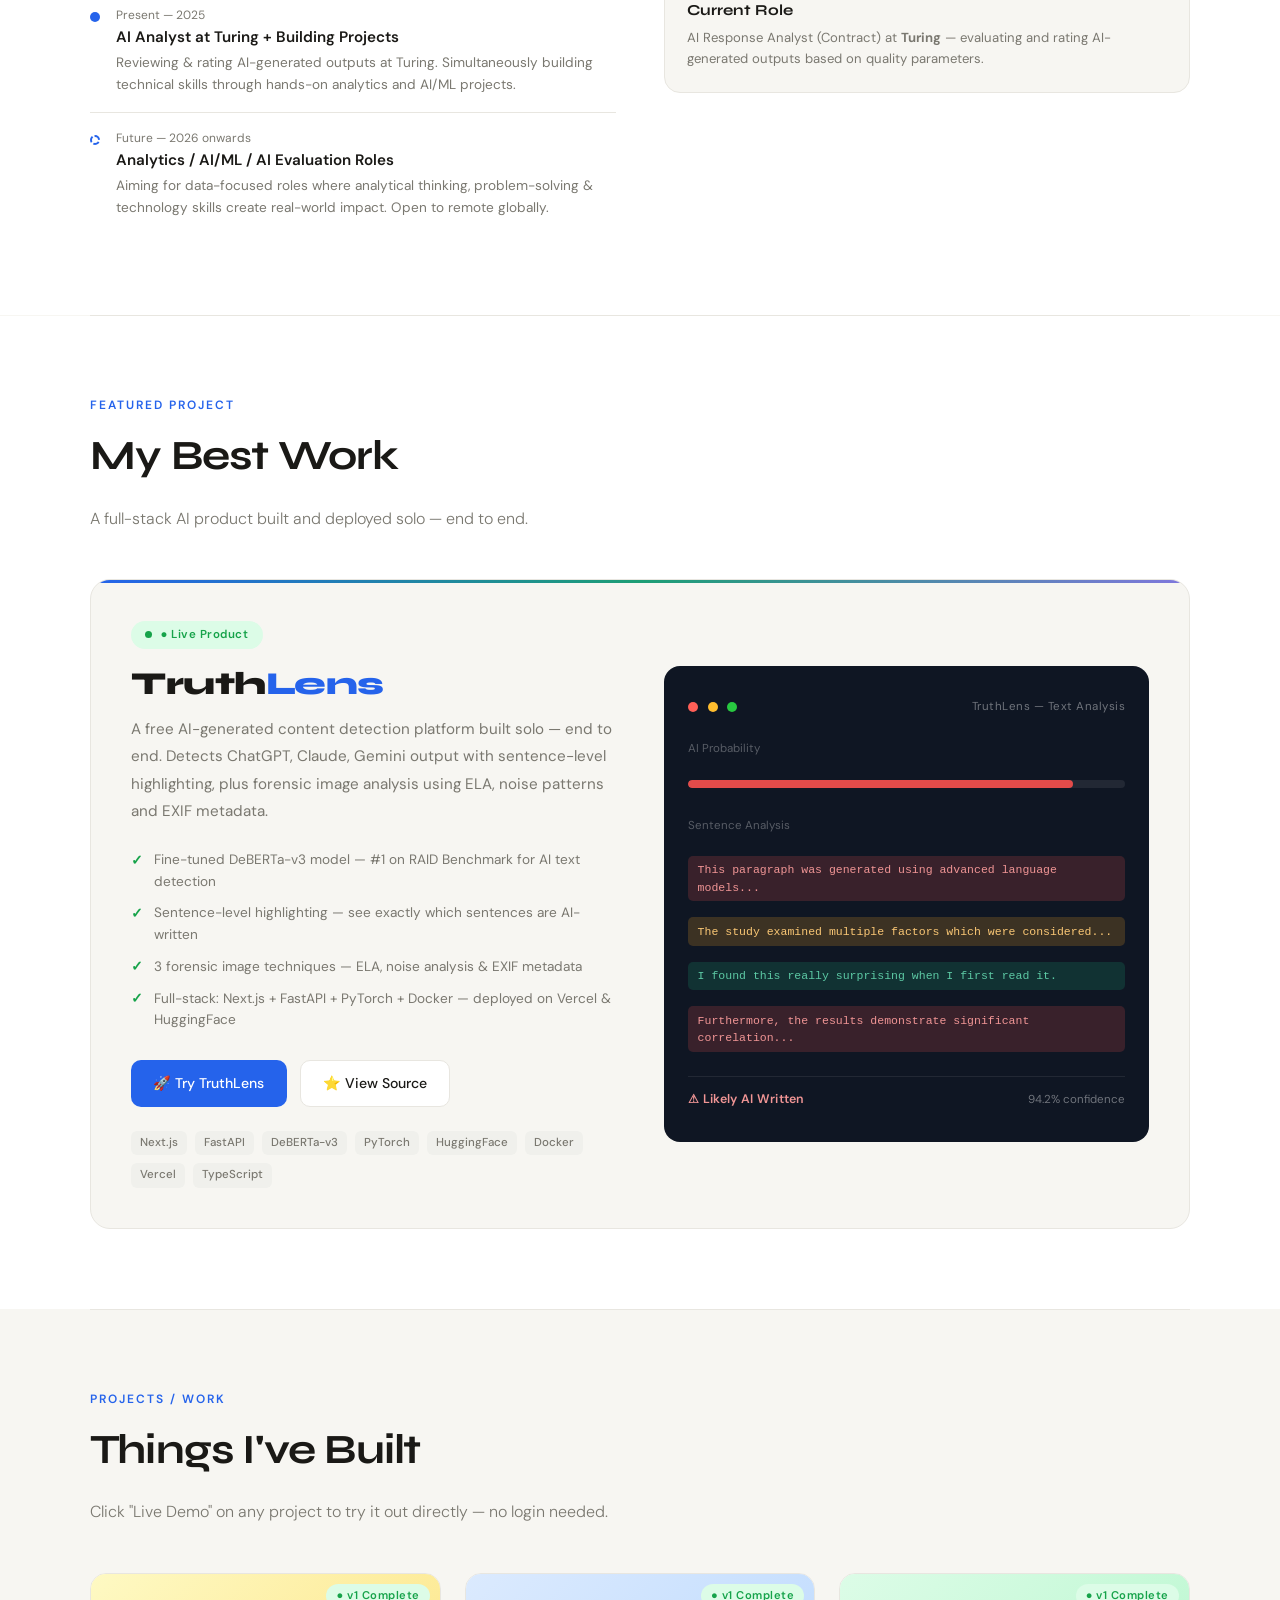
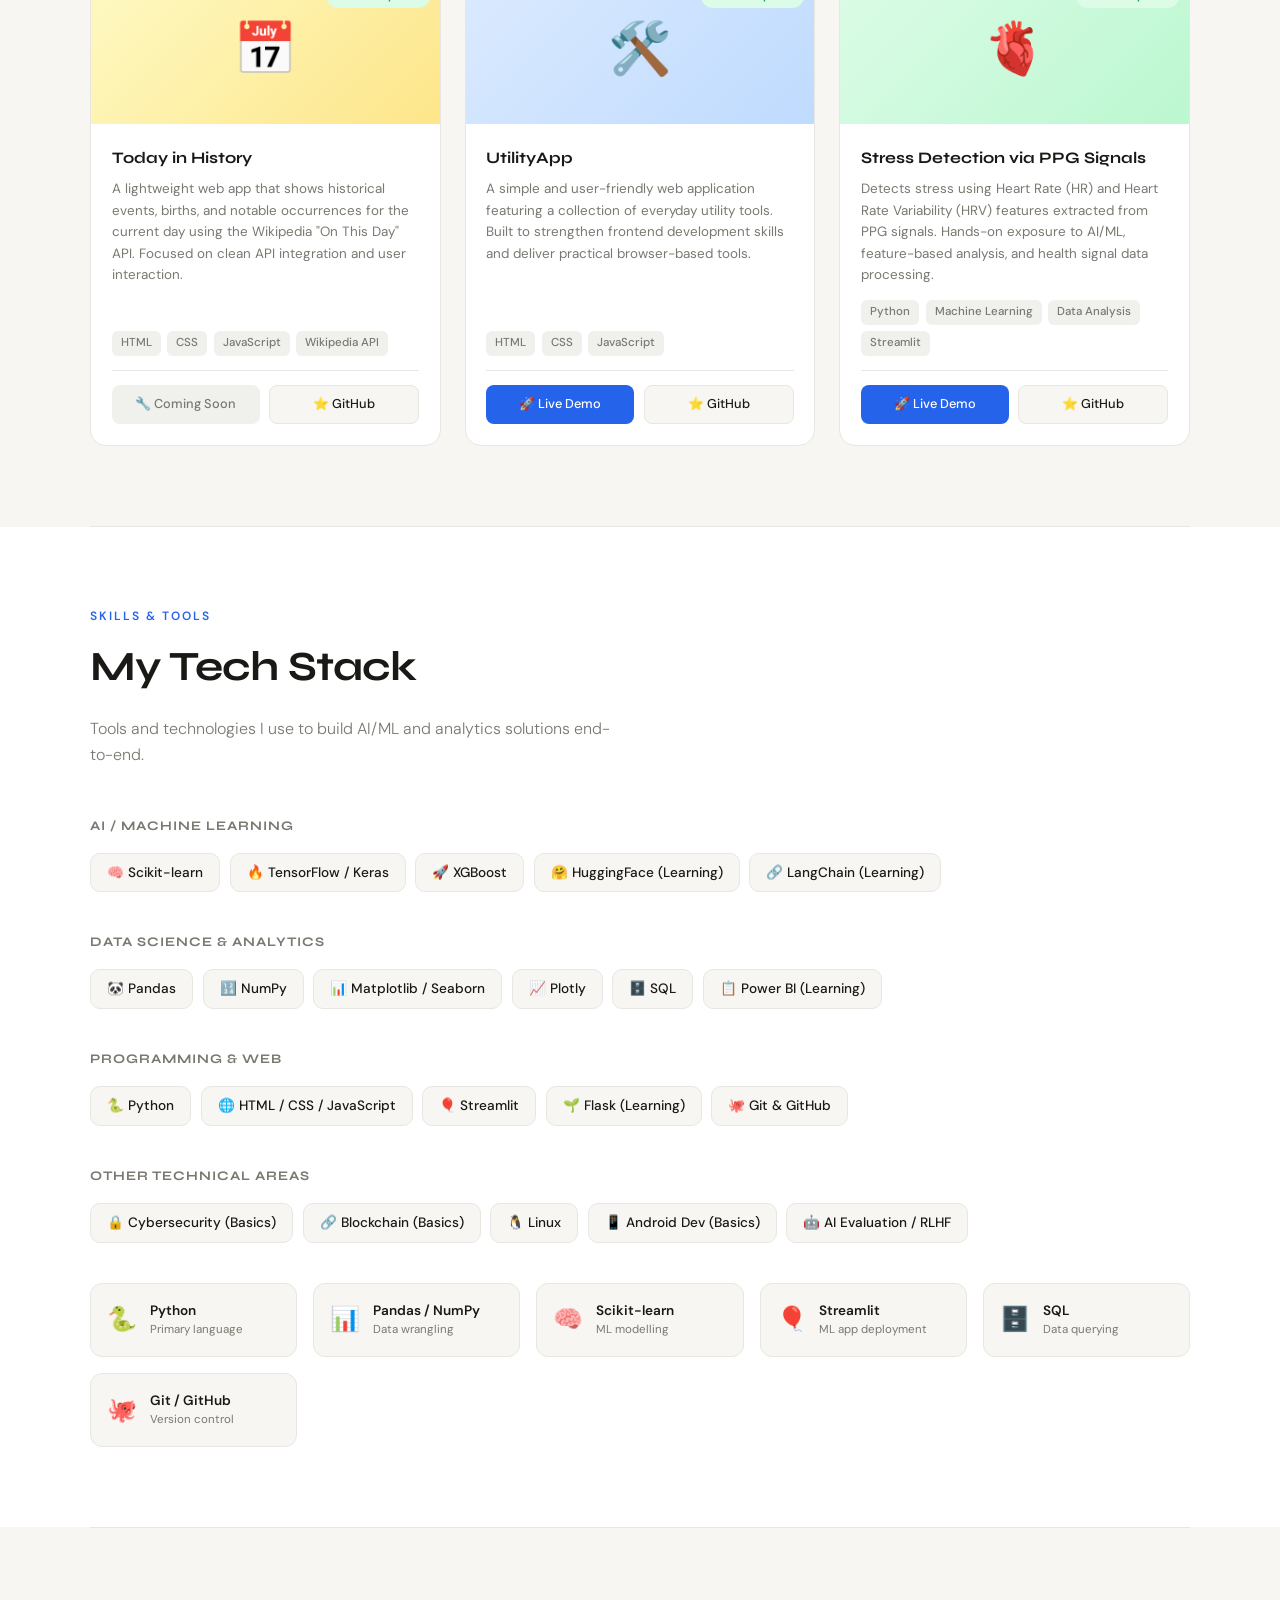
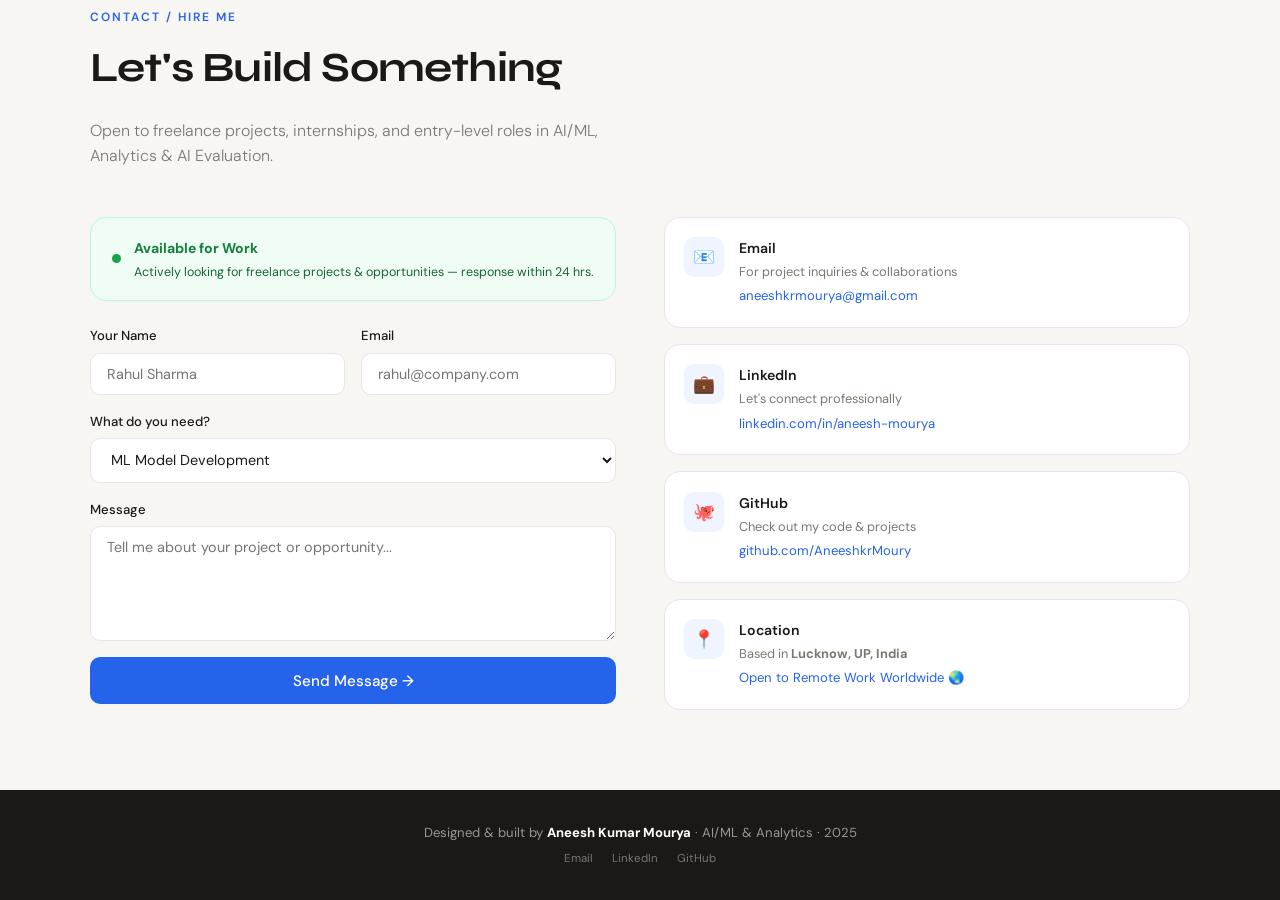
==== commit a06d1f6b: "Fix section order — featured after about" ====
--- a/index.html
+++ b/index.html
@@ -63,6 +63,7 @@
   <a href="#" class="nav-logo">aneesh<span>.ai</span></a>
   <ul class="nav-links">
     <li><a href="#about">About</a></li>
+    <li><a href="#featured">Featured</a></li>
     <li><a href="#projects">Projects</a></li>
     <li><a href="#skills">Skills</a></li>
     <li><a href="#contact">Contact</a></li>
@@ -251,6 +252,227 @@
 
 <div class="divider"></div>
 
+
+<!-- ═══════════════════════════════════════════════════
+     SECTION: FEATURED PROJECT
+     Edit content in: sections/featured.html
+     To add another featured project: copy .featured-card
+     ═══════════════════════════════════════════════════ -->
+<section id="featured" style="padding:var(--section-pad); background:var(--surface);">
+  <div class="inner">
+    <p class="section-label">Featured Project</p>
+    <h2 class="section-title">My Best Work</h2>
+    <p class="section-desc">A full-stack AI product built and deployed solo — end to end.</p>
+
+    <style>
+      .featured-card {
+        background: var(--bg);
+        border: 1.5px solid var(--border);
+        border-radius: 20px;
+        padding: 2.5rem;
+        display: grid;
+        grid-template-columns: 1fr 1fr;
+        gap: 3rem;
+        align-items: center;
+        position: relative;
+        overflow: hidden;
+        transition: box-shadow .2s;
+      }
+      .featured-card:hover { box-shadow: 0 12px 40px rgba(0,0,0,0.1); }
+      .featured-card::before {
+        content: '';
+        position: absolute;
+        top: 0; left: 0; right: 0;
+        height: 3px;
+        background: linear-gradient(90deg, #2563eb, #1D9E75, #7F77DD);
+        border-radius: 20px 20px 0 0;
+      }
+      .featured-label {
+        display: inline-flex; align-items: center; gap: .5rem;
+        background: #dcfce7; color: #16a34a;
+        padding: .3rem .9rem; border-radius: 100px;
+        font-size: .72rem; font-weight: 600;
+        letter-spacing: .5px; margin-bottom: 1rem;
+      }
+      .featured-label::before {
+        content: ''; width: 7px; height: 7px;
+        background: #16a34a; border-radius: 50%;
+        animation: pulse 2s infinite;
+      }
+      .featured-title {
+        font-family: var(--font-display);
+        font-size: clamp(1.4rem, 2.5vw, 2rem);
+        font-weight: 800; letter-spacing: -.5px;
+        margin-bottom: .8rem; line-height: 1.2;
+      }
+      .featured-title span { color: var(--accent); }
+      .featured-desc {
+        font-size: .95rem; color: var(--muted);
+        line-height: 1.8; margin-bottom: 1.5rem;
+      }
+      .featured-highlights {
+        display: flex; flex-direction: column;
+        gap: .6rem; margin-bottom: 1.8rem;
+      }
+      .highlight-item {
+        display: flex; align-items: flex-start; gap: .7rem;
+        font-size: .85rem; color: var(--muted);
+      }
+      .highlight-item::before {
+        content: '✓';
+        color: #16a34a; font-weight: 700;
+        flex-shrink: 0; margin-top: .05rem;
+      }
+      .featured-btns { display: flex; gap: .8rem; flex-wrap: wrap; }
+      .featured-btn-primary {
+        background: var(--accent); color: white;
+        padding: .7rem 1.4rem; border-radius: 10px;
+        font-size: .88rem; font-weight: 500;
+        text-decoration: none; transition: opacity .2s;
+        display: inline-flex; align-items: center; gap: .4rem;
+      }
+      .featured-btn-primary:hover { opacity: .85; }
+      .featured-btn-secondary {
+        background: var(--surface); color: var(--text);
+        padding: .7rem 1.4rem; border-radius: 10px;
+        font-size: .88rem; font-weight: 500;
+        text-decoration: none; border: 1.5px solid var(--border);
+        transition: border-color .2s;
+        display: inline-flex; align-items: center; gap: .4rem;
+      }
+      .featured-btn-secondary:hover { border-color: var(--text); }
+      .featured-visual {
+        background: #0f1623;
+        border-radius: 16px;
+        padding: 2rem 1.5rem;
+        display: flex; flex-direction: column; gap: 1rem;
+      }
+      .featured-visual-header {
+        display: flex; align-items: center; gap: .6rem;
+        margin-bottom: .5rem;
+      }
+      .dot { width: 10px; height: 10px; border-radius: 50%; }
+      .dot-red   { background: #ff5f57; }
+      .dot-yellow{ background: #ffbd2e; }
+      .dot-green { background: #28c840; }
+      .mock-label {
+        font-size: .72rem; color: rgba(255,255,255,.4);
+        margin-left: auto; letter-spacing: .5px;
+      }
+      .mock-bar {
+        height: 8px; border-radius: 4px;
+        background: rgba(255,255,255,.08);
+        position: relative; overflow: hidden;
+      }
+      .mock-bar-fill {
+        height: 100%; border-radius: 4px;
+        animation: bar-fill 2.5s ease-in-out infinite alternate;
+      }
+      .bar-red    { background: #E24B4A; width: 88%; }
+      .bar-yellow { background: #EF9F27; width: 45%; }
+      .bar-green  { background: #1D9E75; width: 12%; }
+      @keyframes bar-fill {
+        0%   { opacity: .7; }
+        100% { opacity: 1; }
+      }
+      .mock-sentence {
+        font-size: .72rem; padding: .35rem .6rem;
+        border-radius: 5px; line-height: 1.5;
+        font-family: monospace;
+      }
+      .mock-ai    { background: rgba(226,75,74,.2);  color: #f09595; }
+      .mock-human { background: rgba(29,158,117,.2); color: #5DCAA5; }
+      .mock-mixed { background: rgba(239,159,39,.2); color: #FAC775; }
+      .mock-score {
+        display: flex; justify-content: space-between;
+        align-items: center; margin-top: .5rem;
+        padding-top: .8rem;
+        border-top: 1px solid rgba(255,255,255,.08);
+      }
+      .mock-verdict {
+        font-size: .78rem; font-weight: 600;
+        color: #f09595; letter-spacing: .3px;
+      }
+      .mock-conf {
+        font-size: .72rem; color: rgba(255,255,255,.4);
+      }
+      .featured-tags {
+        display: flex; flex-wrap: wrap; gap: .5rem;
+        margin-top: 1.2rem;
+      }
+      .featured-tag {
+        background: rgba(255,255,255,.06);
+        color: rgba(255,255,255,.5);
+        font-size: .7rem; font-weight: 500;
+        padding: 3px 9px; border-radius: 6px;
+      }
+      @media (max-width: 768px) {
+        .featured-card { grid-template-columns: 1fr; }
+        .featured-visual { display: none; }
+      }
+    </style>
+
+    <div class="featured-card reveal">
+
+      <!-- LEFT: Info -->
+      <div>
+        <div class="featured-label">● Live Product</div>
+        <div class="featured-title">Truth<span>Lens</span></div>
+        <p class="featured-desc">
+          A free AI-generated content detection platform built solo — end to end.
+          Detects ChatGPT, Claude, Gemini output with sentence-level highlighting,
+          plus forensic image analysis using ELA, noise patterns and EXIF metadata.
+        </p>
+        <div class="featured-highlights">
+          <div class="highlight-item">Fine-tuned DeBERTa-v3 model — #1 on RAID Benchmark for AI text detection</div>
+          <div class="highlight-item">Sentence-level highlighting — see exactly which sentences are AI-written</div>
+          <div class="highlight-item">3 forensic image techniques — ELA, noise analysis & EXIF metadata</div>
+          <div class="highlight-item">Full-stack: Next.js + FastAPI + PyTorch + Docker — deployed on Vercel & HuggingFace</div>
+        </div>
+        <div class="featured-btns">
+          <a href="https://truthlens-fawn.vercel.app" target="_blank" class="featured-btn-primary">🚀 Try TruthLens</a>
+          <a href="https://github.com/AneeshkrMoury/truthlens" target="_blank" class="featured-btn-secondary">⭐ View Source</a>
+        </div>
+        <div class="featured-tags" style="margin-top:1.5rem;">
+          <span class="tag">Next.js</span>
+          <span class="tag">FastAPI</span>
+          <span class="tag">DeBERTa-v3</span>
+          <span class="tag">PyTorch</span>
+          <span class="tag">HuggingFace</span>
+          <span class="tag">Docker</span>
+          <span class="tag">Vercel</span>
+          <span class="tag">TypeScript</span>
+        </div>
+      </div>
+
+      <!-- RIGHT: Mock UI preview -->
+      <div class="featured-visual">
+        <div class="featured-visual-header">
+          <div class="dot dot-red"></div>
+          <div class="dot dot-yellow"></div>
+          <div class="dot dot-green"></div>
+          <span class="mock-label">TruthLens — Text Analysis</span>
+        </div>
+        <div style="font-size:.72rem;color:rgba(255,255,255,.3);margin-bottom:.3rem;">AI Probability</div>
+        <div class="mock-bar"><div class="mock-bar-fill bar-red"></div></div>
+        <div style="font-size:.72rem;color:rgba(255,255,255,.3);margin:.8rem 0 .3rem;">Sentence Analysis</div>
+        <div class="mock-sentence mock-ai">This paragraph was generated using advanced language models...</div>
+        <div class="mock-sentence mock-mixed">The study examined multiple factors which were considered...</div>
+        <div class="mock-sentence mock-human">I found this really surprising when I first read it.</div>
+        <div class="mock-sentence mock-ai">Furthermore, the results demonstrate significant correlation...</div>
+        <div class="mock-score">
+          <span class="mock-verdict">⚠ Likely AI Written</span>
+          <span class="mock-conf">94.2% confidence</span>
+        </div>
+      </div>
+
+    </div>
+  </div>
+</section>
+
+<div class="divider"></div>
+
+
 <!-- ═══════════════════════════════════════════════════
      PROJECTS SECTION
      Edit content in: sections/projects.html
@@ -428,16 +650,16 @@
           <div class="form-row">
             <div class="form-group">
               <label>Your Name</label>
-              <input type="text" placeholder="Rahul Sharma" required/>
+              <input type="text" name="name" placeholder="Rahul Sharma" required/>
             </div>
             <div class="form-group">
               <label>Email</label>
-              <input type="email" placeholder="rahul@company.com" required/>
+              <input type="email" name="email" placeholder="rahul@company.com" required/>
             </div>
           </div>
           <div class="form-group">
             <label>What do you need?</label>
-            <select>
+            <select name="service">
               <option>ML Model Development</option>
               <option>Data Analysis &amp; Dashboard</option>
               <option>AI Evaluation / Annotation</option>
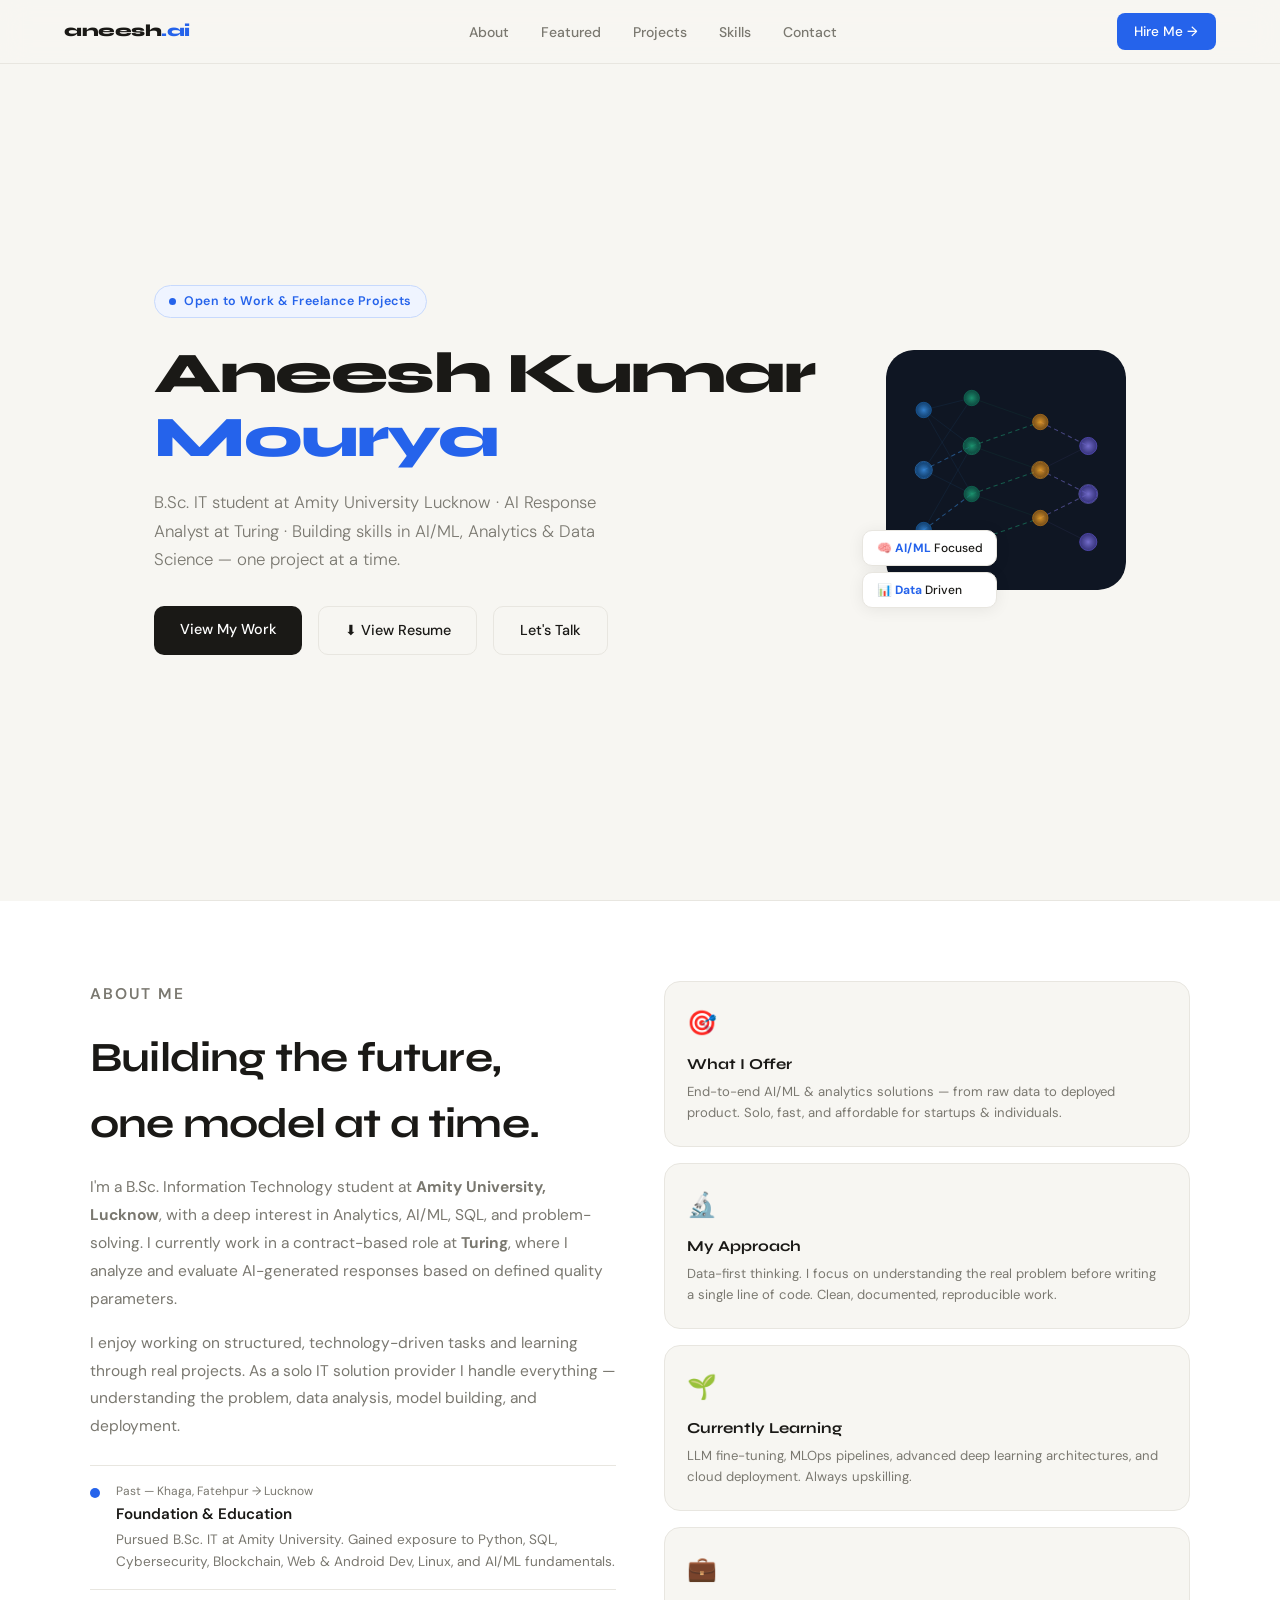
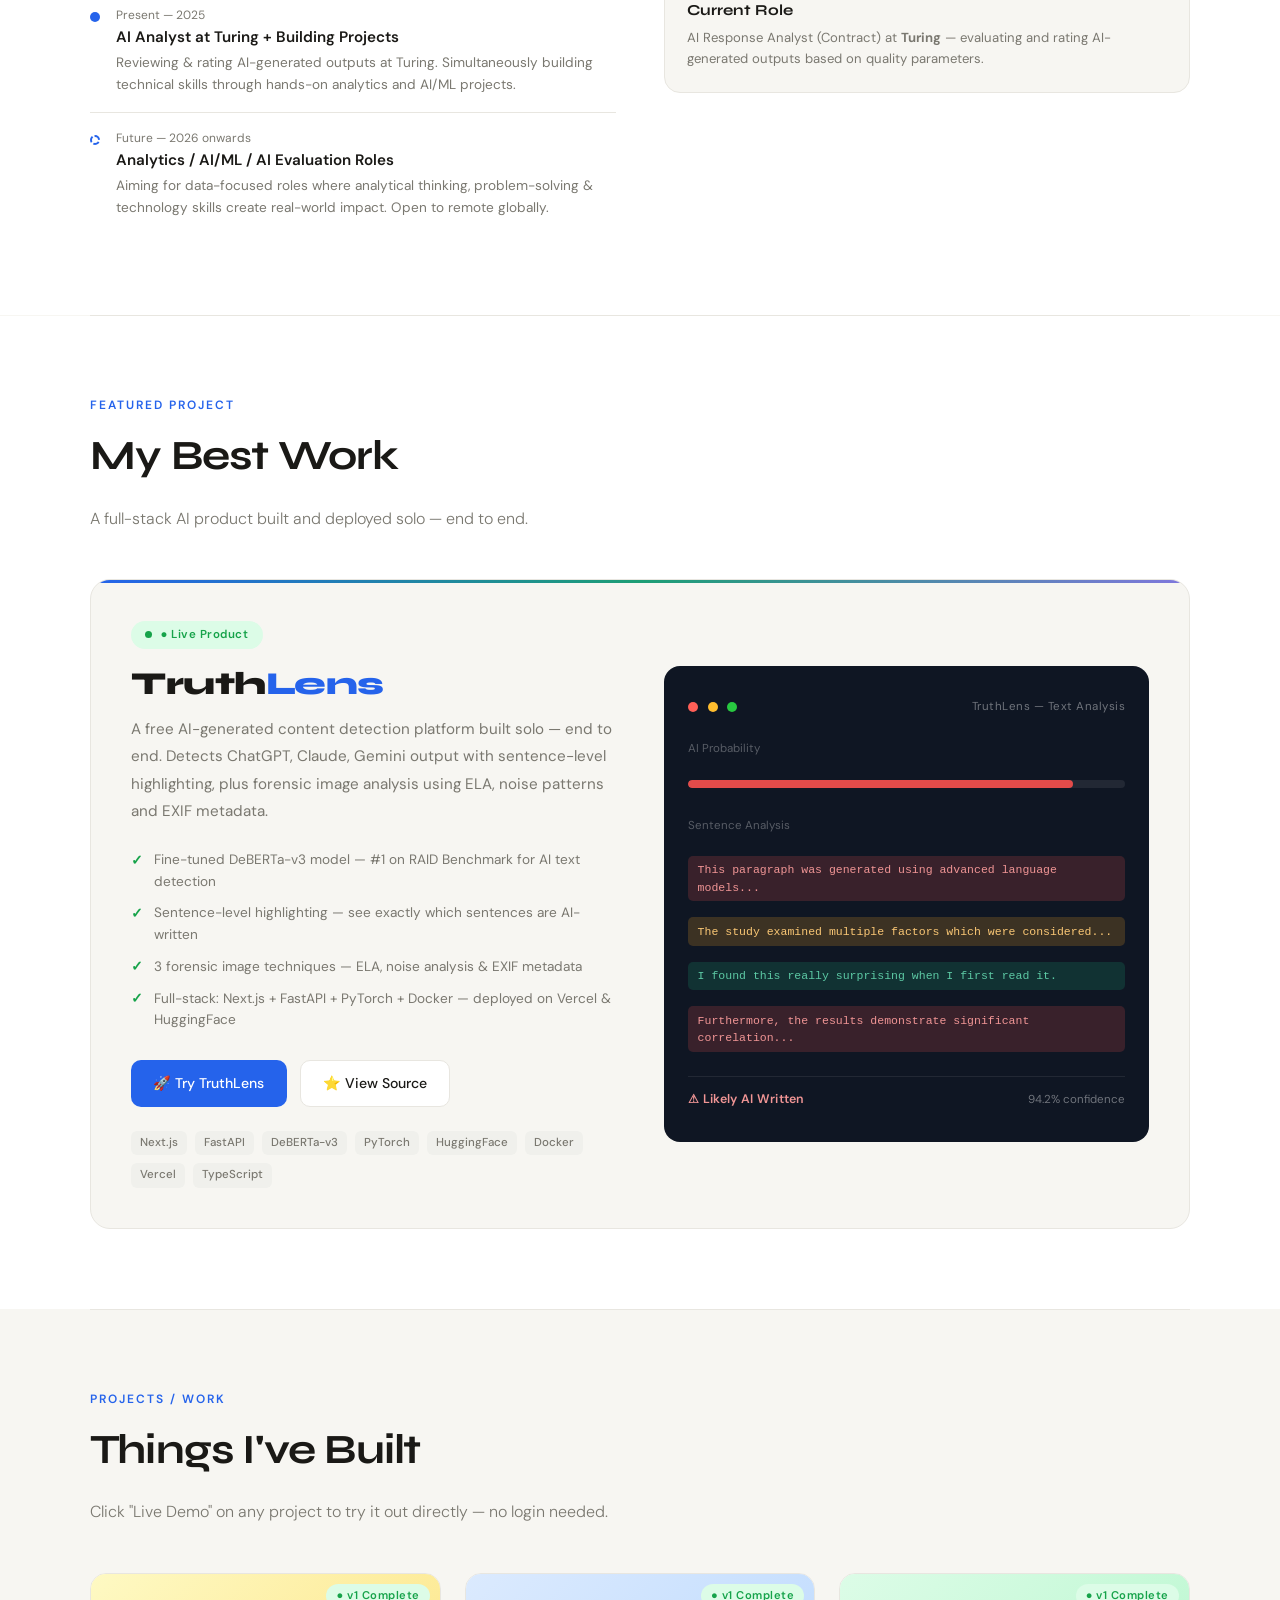
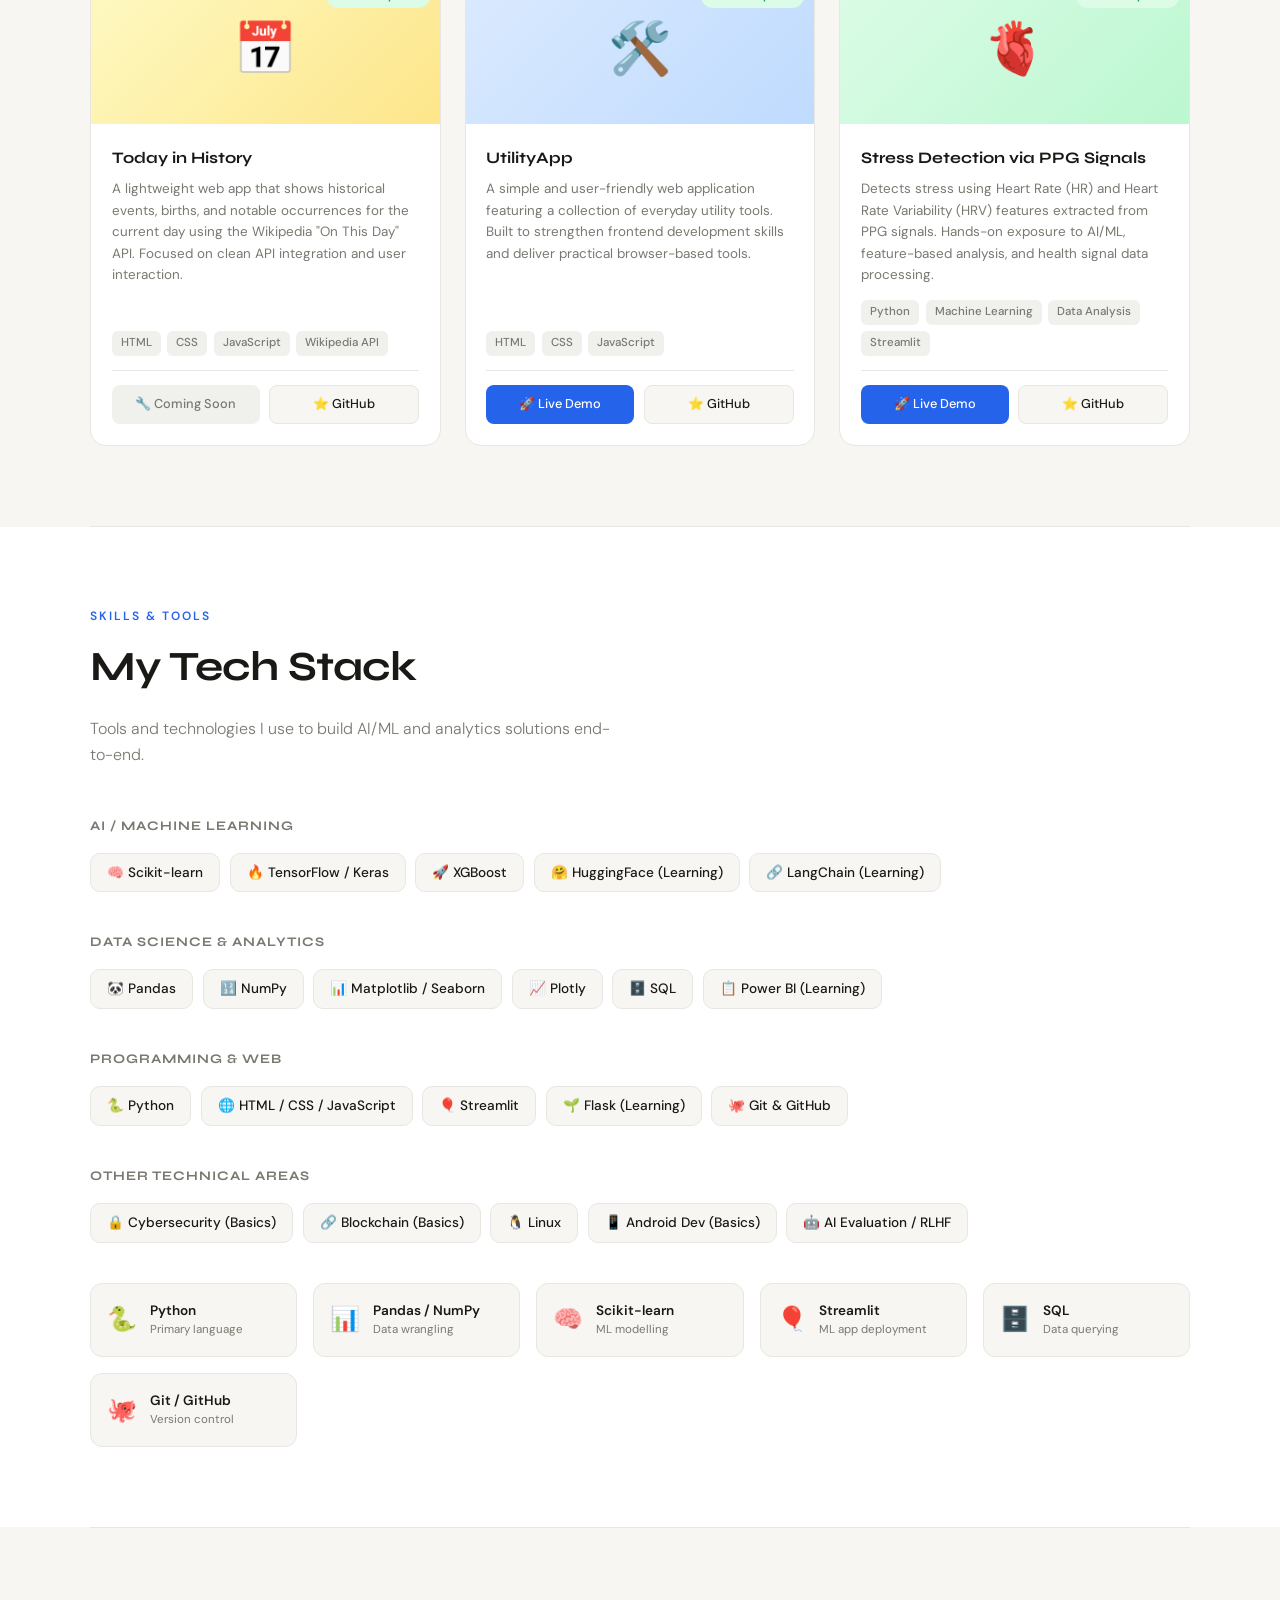
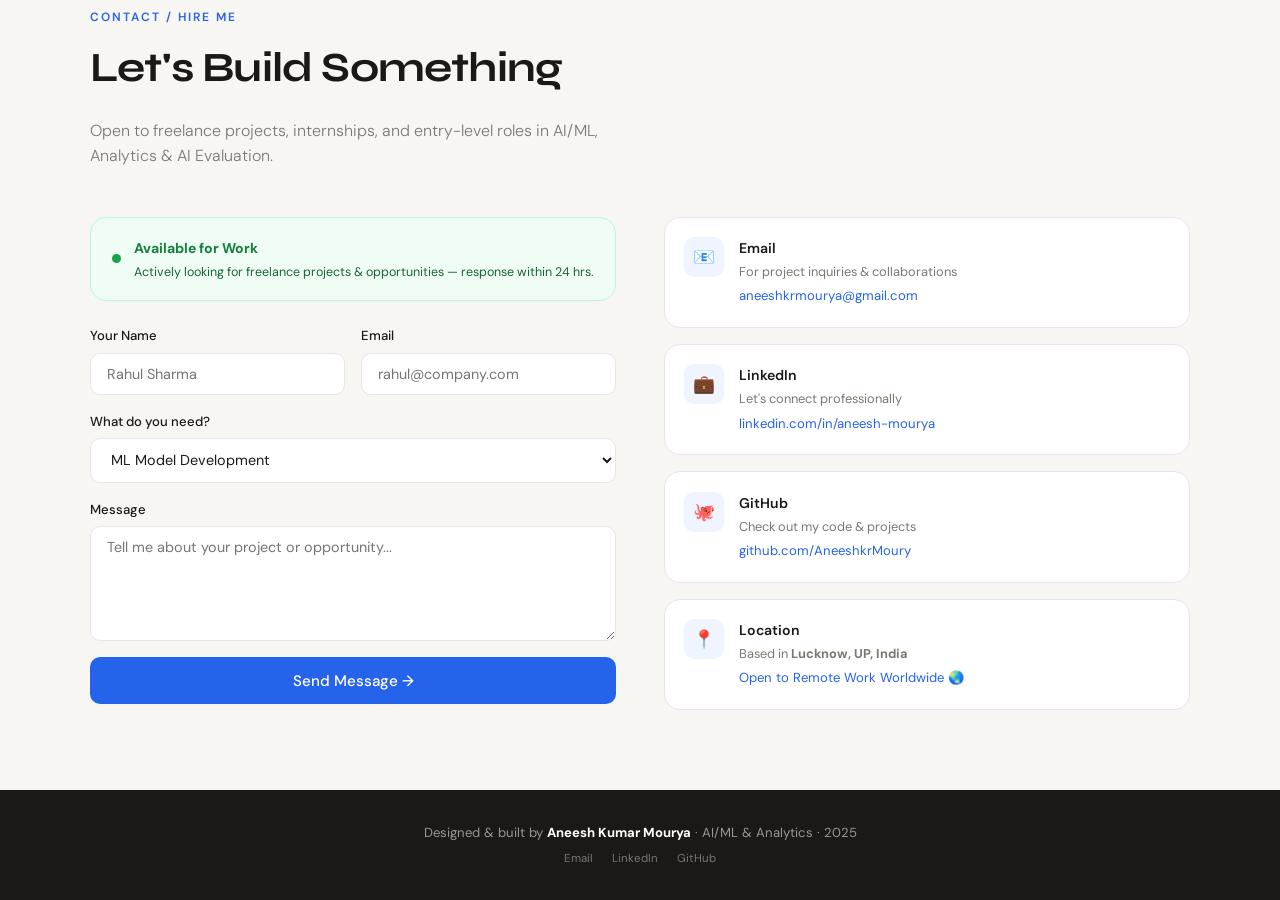
==== commit f4f5fc3f: "Change resume link to open in a new tab" ====
--- a/index.html
+++ b/index.html
@@ -87,7 +87,7 @@
     </p>
     <div class="hero-btns">
       <a href="#projects" class="btn-primary">View My Work</a>
-      <a href="assets/Aneesh_Kumar_Mourya_Resume.pdf" download="Aneesh_Kumar_Mourya_Resume.pdf" class="btn-outline">⬇ Download Resume</a>
+      <a href="assets/Aneesh_Kumar_Mourya_Resume.pdf" target="_blank" class="btn-outline">⬇ View Resume</a>
       <a href="#contact" class="btn-outline">Let's Talk</a>
     </div>
   </div>
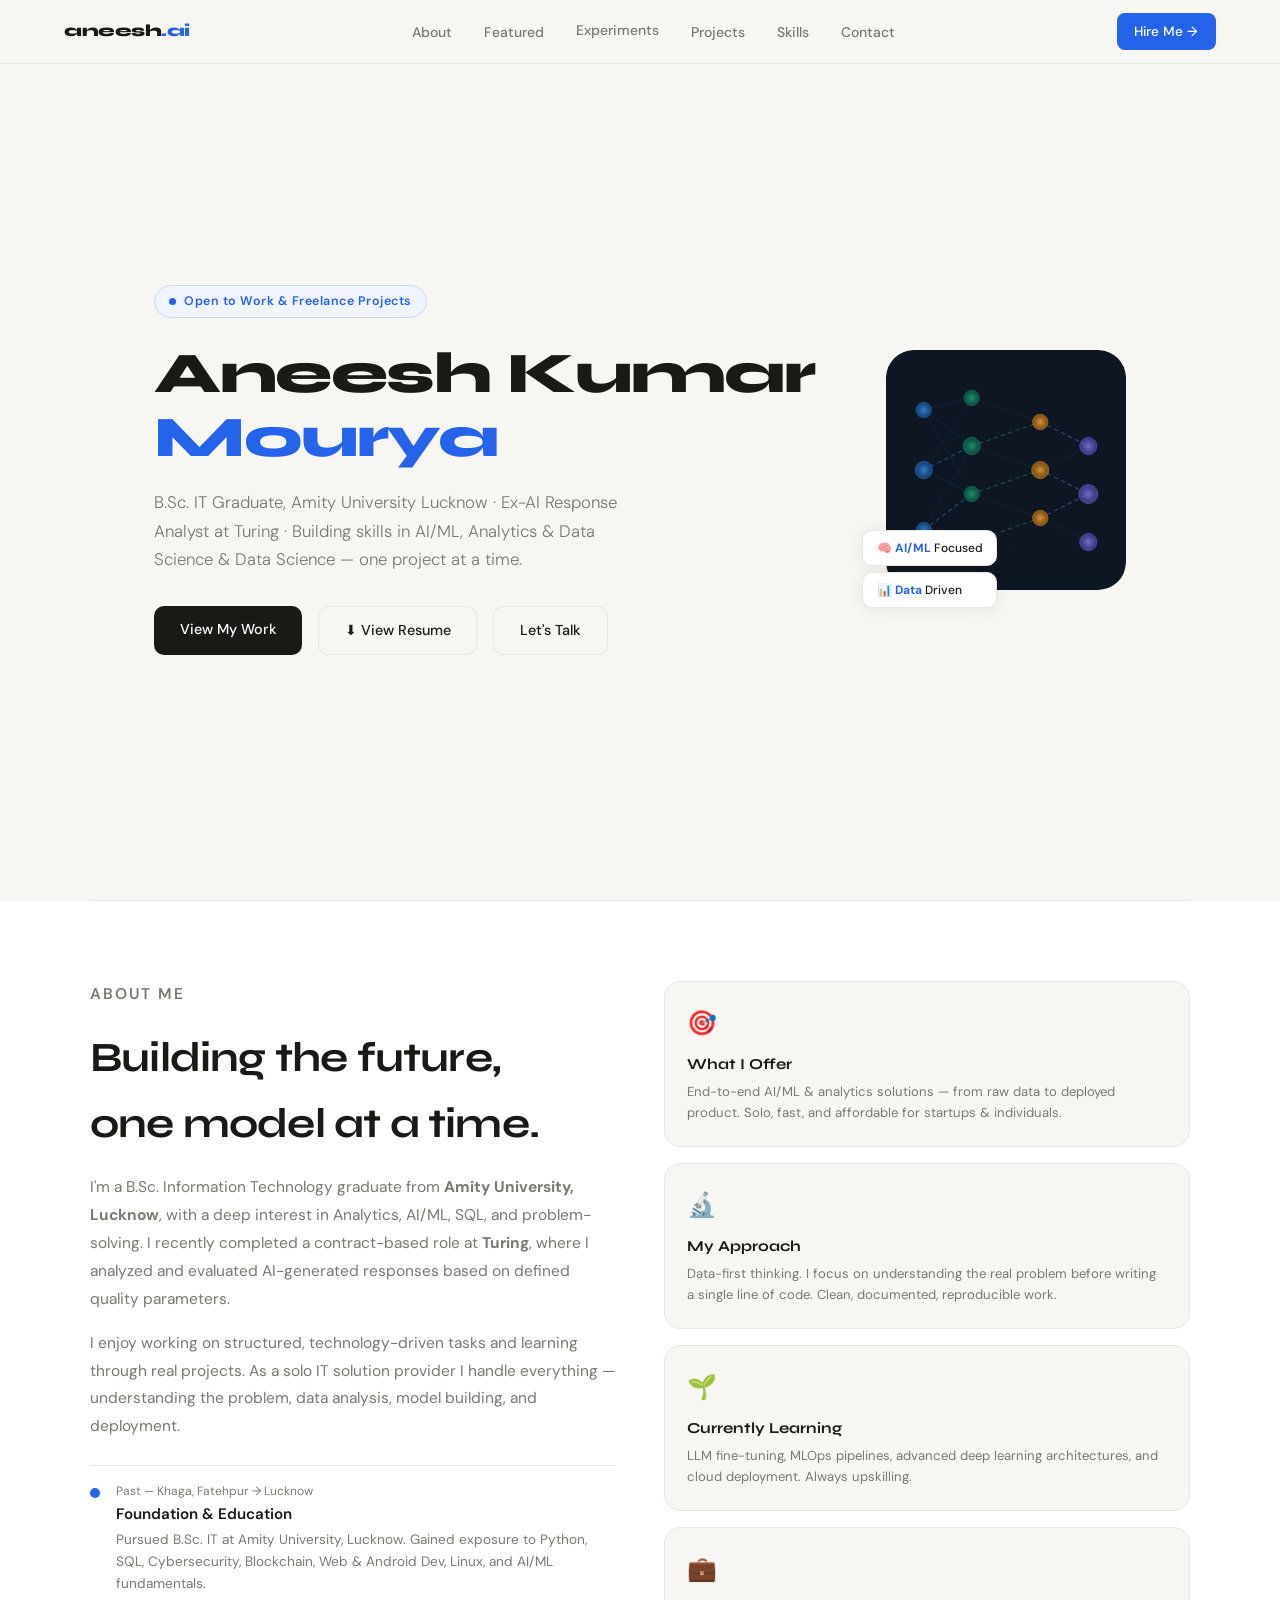
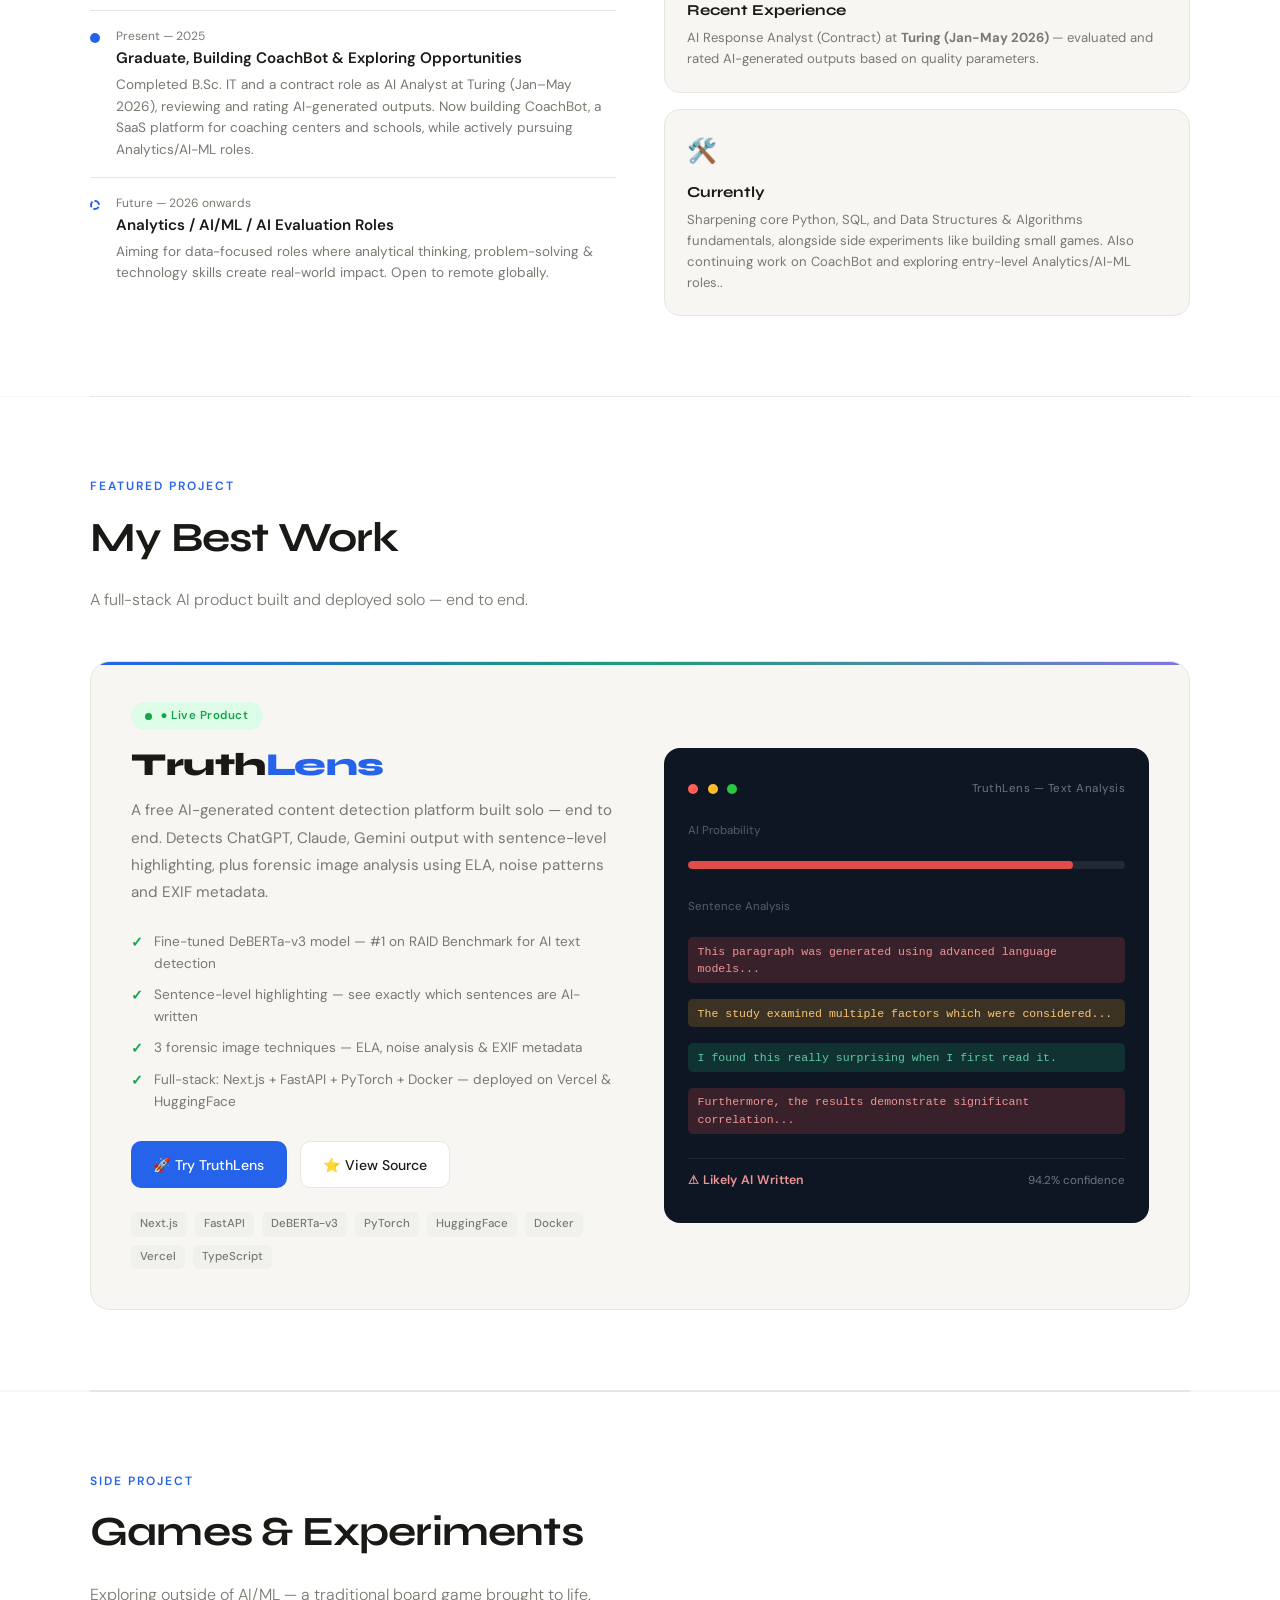
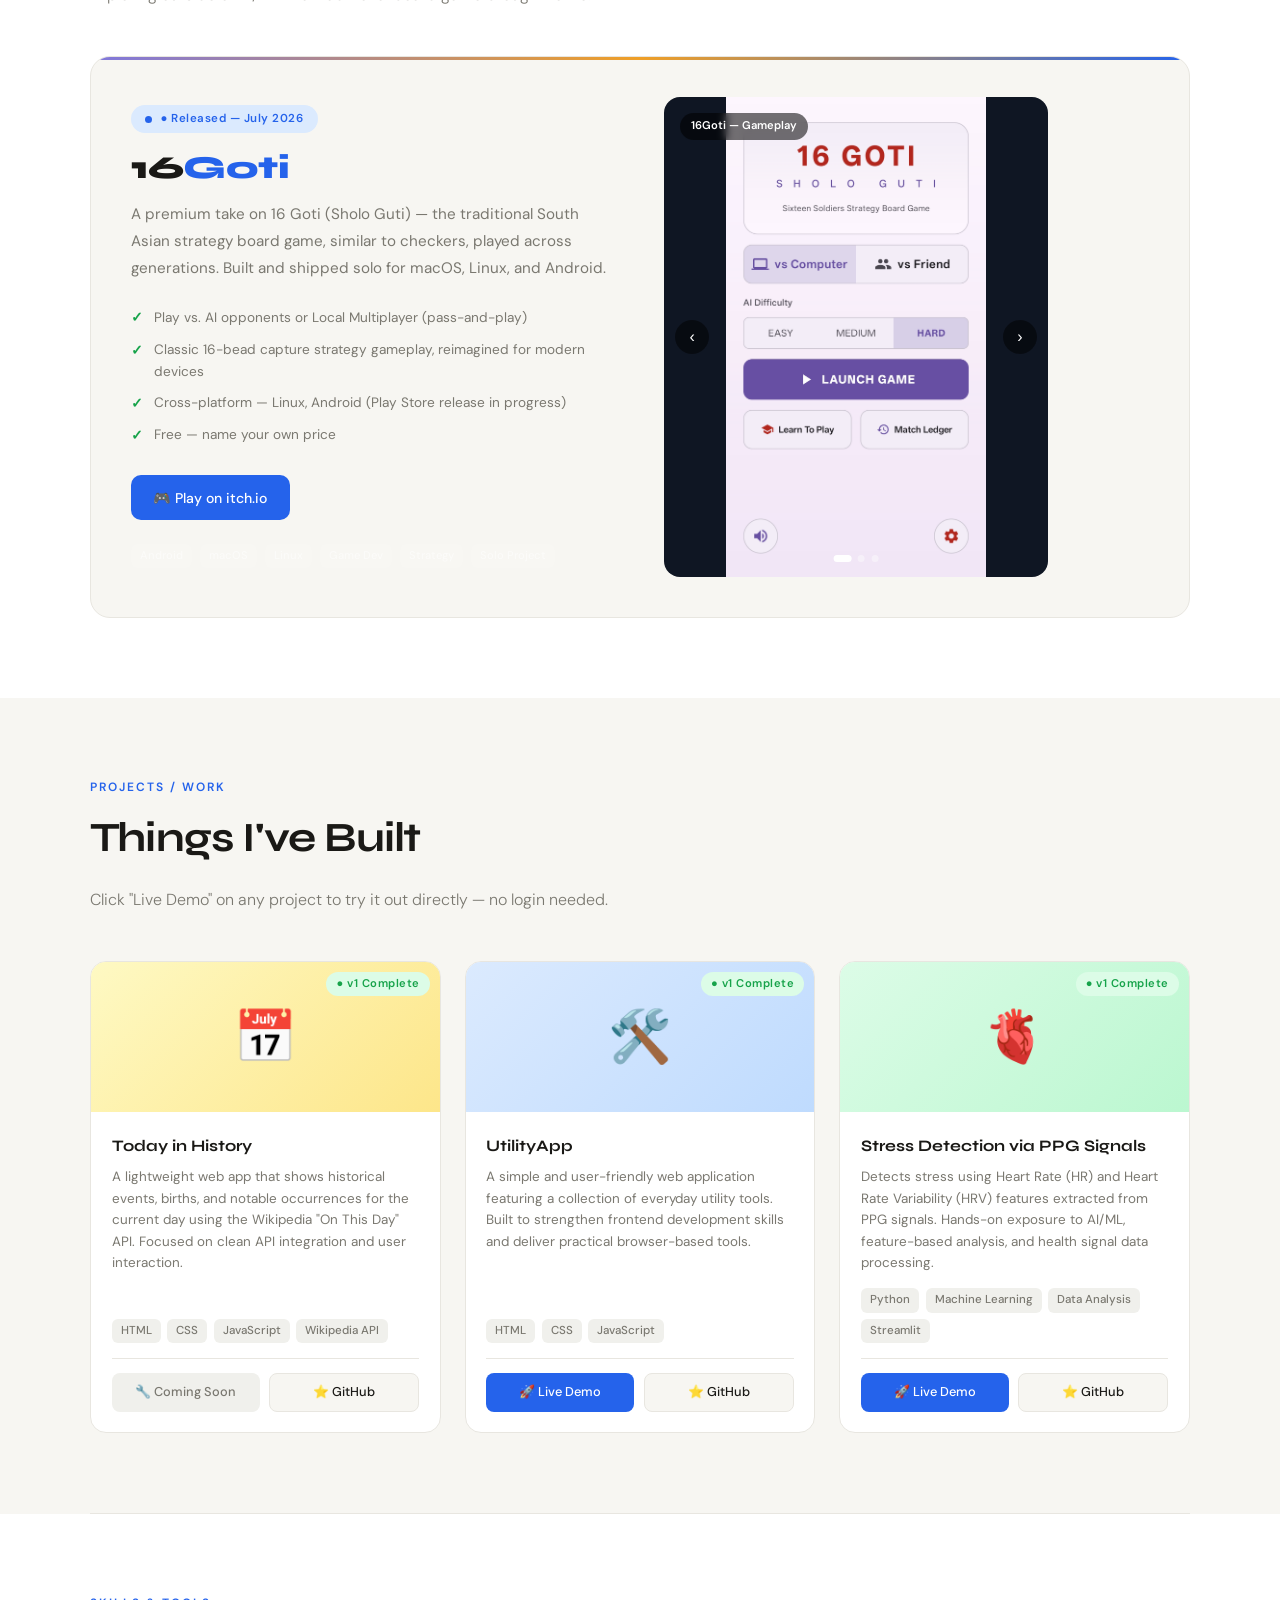
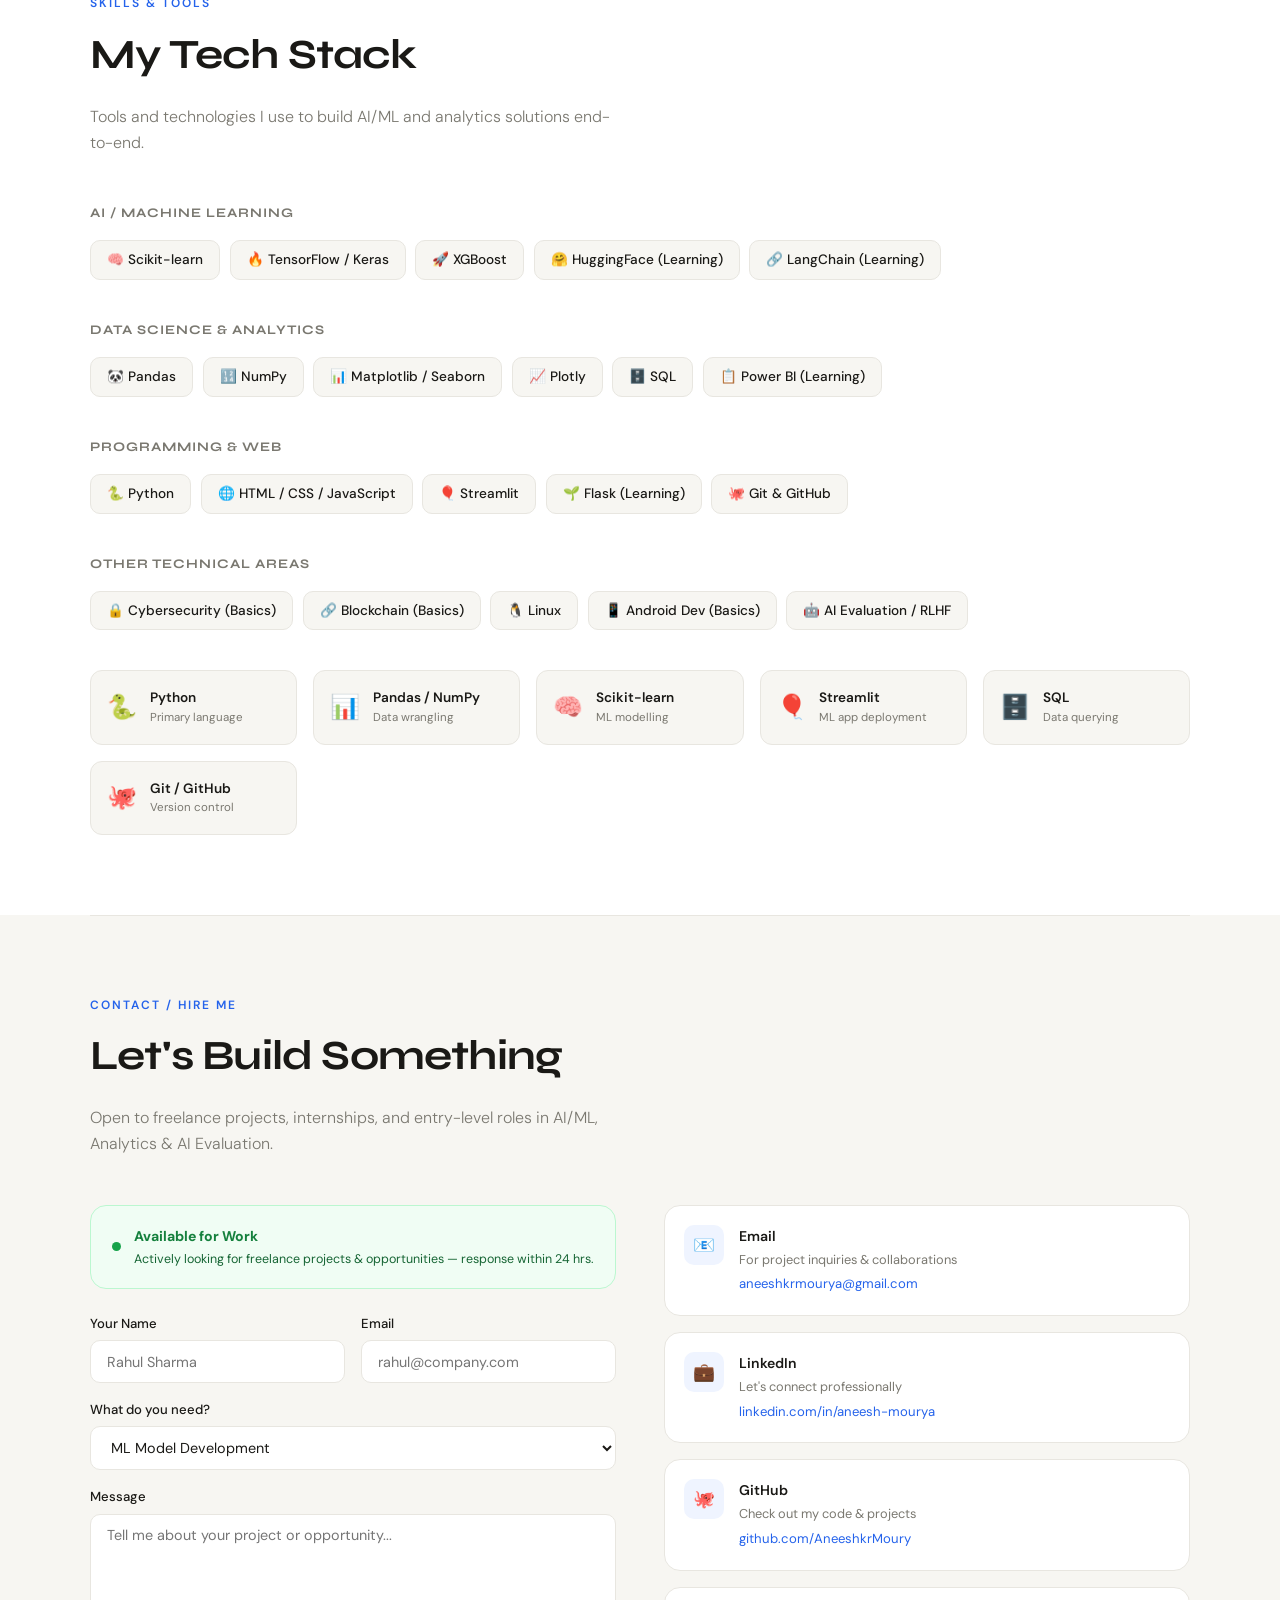
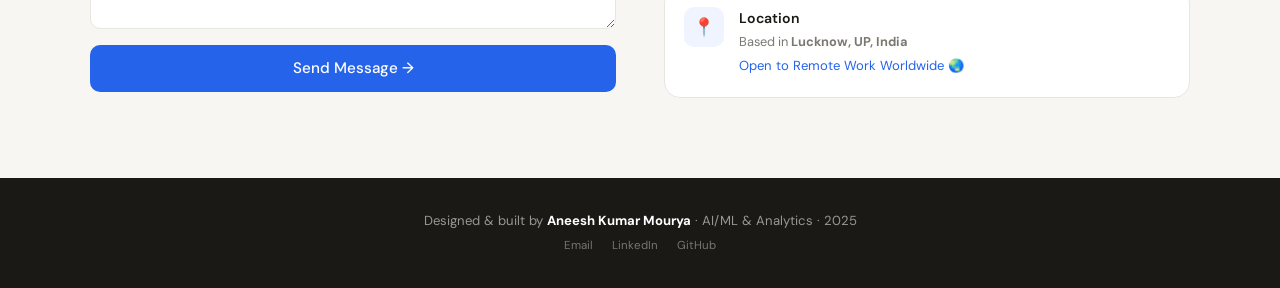
==== commit ac444e26: "Add 16Goti side project section, update about/timeline for graduation status" ====
--- a/index.html
+++ b/index.html
@@ -15,7 +15,7 @@
     <meta property="og:type"        content="website"/>
     <meta property="og:url"         content="https://AneeshkrMoury.github.io"/>
     <meta property="og:title"       content="Aneesh Kumar Mourya — AI/ML & Data Science"/>
-    <meta property="og:description" content="B.Sc. IT student & AI Analyst at Turing. Building ML models, data  dashboards & AI solutions. Open to freelance & entry-level roles."/>
+    <meta property="og:description" content="B.Sc. IT Graduate. Building ML models, data  dashboards & AI solutions. Open to freelance & entry-level roles."/>
     <meta property="og:image"       content="https://AneeshkrMoury.github.io/assets/og-preview.png"/>
 
     <!-- ── SEO: Twitter/X card ── -->
@@ -64,6 +64,7 @@
   <ul class="nav-links">
     <li><a href="#about">About</a></li>
     <li><a href="#featured">Featured</a></li>
+    <a href="#side-project">Experiments</a>
     <li><a href="#projects">Projects</a></li>
     <li><a href="#skills">Skills</a></li>
     <li><a href="#contact">Contact</a></li>
@@ -82,8 +83,7 @@
     <div class="hero-badge">Open to Work &amp; Freelance Projects</div>
     <h1>Aneesh Kumar<br/><em>Mourya</em></h1>
     <p class="hero-sub">
-      B.Sc. IT student at Amity University Lucknow · AI Response Analyst at Turing ·
-      Building skills in AI/ML, Analytics &amp; Data Science — one project at a time.
+      B.Sc. IT Graduate, Amity University Lucknow · Ex-AI Response Analyst at Turing · Building skills in AI/ML, Analytics & Data Science &amp; Data Science — one project at a time.
     </p>
     <div class="hero-btns">
       <a href="#projects" class="btn-primary">View My Work</a>
@@ -184,9 +184,9 @@
         <p class="section-label">About Me</p>
         <h2 class="section-title">Building the future,<br/>one model at a time.</h2>
         <p>
-          I'm a B.Sc. Information Technology student at <strong>Amity University, Lucknow</strong>,
-          with a deep interest in Analytics, AI/ML, SQL, and problem-solving. I currently work
-          in a contract-based role at <strong>Turing</strong>, where I analyze and evaluate
+          I'm a B.Sc. Information Technology graduate from <strong>Amity University, Lucknow</strong>,
+          with a deep interest in Analytics, AI/ML, SQL, and problem-solving. I recently completed
+          a contract-based role at <strong>Turing</strong>, where I analyzed and evaluated
           AI-generated responses based on defined quality parameters.
         </p>
         <p>
@@ -201,15 +201,15 @@
             <div>
               <div class="tl-year">Past — Khaga, Fatehpur → Lucknow</div>
               <div class="tl-title">Foundation &amp; Education</div>
-              <div class="tl-desc">Pursued B.Sc. IT at Amity University. Gained exposure to Python, SQL, Cybersecurity, Blockchain, Web &amp; Android Dev, Linux, and AI/ML fundamentals.</div>
+              <div class="tl-desc">Pursued B.Sc. IT at Amity University, Lucknow. Gained exposure to Python, SQL, Cybersecurity, Blockchain, Web &amp; Android Dev, Linux, and AI/ML fundamentals.</div>
             </div>
           </div>
           <div class="timeline-item reveal">
             <div class="tl-dot"></div>
             <div>
               <div class="tl-year">Present — 2025</div>
-              <div class="tl-title">AI Analyst at Turing + Building Projects</div>
-              <div class="tl-desc">Reviewing &amp; rating AI-generated outputs at Turing. Simultaneously building technical skills through hands-on analytics and AI/ML projects.</div>
+              <div class="tl-title">Graduate, Building CoachBot &amp; Exploring Opportunities</div>
+              <div class="tl-desc">Completed B.Sc. IT and a contract role as AI Analyst at Turing (Jan–May 2026), reviewing and rating AI-generated outputs. Now building CoachBot, a SaaS platform for coaching centers and schools, while actively pursuing Analytics/AI-ML roles.</div>
             </div>
           </div>
           <div class="timeline-item reveal">
@@ -241,8 +241,13 @@
         </div>
         <div class="about-card reveal">
           <div class="about-card-icon">💼</div>
-          <h4>Current Role</h4>
-          <p>AI Response Analyst (Contract) at <strong>Turing</strong> — evaluating and rating AI-generated outputs based on quality parameters.</p>
+          <h4>Recent Experience</h4>
+          <p>AI Response Analyst (Contract) at <strong>Turing (Jan-May 2026) </strong> — evaluated and rated AI-generated outputs based on quality parameters.</p>
+        </div>
+        <div class="about-card reveal">
+          <div class="about-card-icon">🛠️</div>
+          <h4>Currently</h4>
+          <p>Sharpening core Python, SQL, and Data Structures &amp; Algorithms fundamentals, alongside side experiments like building small games. Also continuing work on CoachBot and exploring entry-level Analytics/AI-ML roles..</p>
         </div>
       </div>
 
@@ -472,6 +477,217 @@
 
 <div class="divider"></div>
 
+<div class="divider"></div>
+
+<section id="side-project" style="padding:var(--section-pad); background:var(--surface);">
+  <div class="inner">
+    <p class="section-label">Side Project</p>
+    <h2 class="section-title">Games & Experiments</h2>
+    <p class="section-desc">Exploring outside of AI/ML — a traditional board game brought to life.</p>
+
+    <style>
+      .side-card {
+        background: var(--bg);
+        border: 1.5px solid var(--border);
+        border-radius: 20px;
+        padding: 2.5rem;
+        display: grid;
+        grid-template-columns: 1fr 1fr;
+        gap: 3rem;
+        align-items: center;
+        position: relative;
+        overflow: hidden;
+        transition: box-shadow .2s;
+      }
+      .side-card:hover { box-shadow: 0 12px 40px rgba(0,0,0,0.1); }
+      .side-card::before {
+        content: '';
+        position: absolute;
+        top: 0; left: 0; right: 0;
+        height: 3px;
+        background: linear-gradient(90deg, #7F77DD, #EF9F27, #2563eb);
+        border-radius: 20px 20px 0 0;
+      }
+      .side-label {
+        display: inline-flex; align-items: center; gap: .5rem;
+        background: #dbeafe; color: #2563eb;
+        padding: .3rem .9rem; border-radius: 100px;
+        font-size: .72rem; font-weight: 600;
+        letter-spacing: .5px; margin-bottom: 1rem;
+      }
+      .side-label::before {
+        content: ''; width: 7px; height: 7px;
+        background: #2563eb; border-radius: 50%;
+      }
+      .side-title {
+        font-family: var(--font-display);
+        font-size: clamp(1.4rem, 2.5vw, 2rem);
+        font-weight: 800; letter-spacing: -.5px;
+        margin-bottom: .8rem; line-height: 1.2;
+      }
+      .side-title span { color: var(--accent); }
+      .side-desc {
+        font-size: .95rem; color: var(--muted);
+        line-height: 1.8; margin-bottom: 1.5rem;
+      }
+      .side-highlights {
+        display: flex; flex-direction: column;
+        gap: .6rem; margin-bottom: 1.8rem;
+      }
+
+      /* Gallery */
+      .side-gallery {
+        border-radius: 16px;
+        overflow: hidden;
+        position: relative;
+        background: #0f1623;
+        aspect-ratio: 4 / 5;
+        max-height: 480px;
+      }
+      .gallery-track {
+        display: flex;
+        height: 100%;
+        transition: transform .35s ease;
+      }
+      .gallery-slide {
+        flex: 0 0 100%;
+        height: 100%;
+        display: flex;
+        align-items: center;
+        justify-content: center;
+      }
+      .gallery-slide img {
+        width: 100%;
+        height: 100%;
+        object-fit: contain;
+        display: block;
+      }
+      .side-visual-badge {
+        position: absolute; top: 1rem; left: 1rem;
+        background: rgba(0,0,0,.55);
+        color: white; font-size: .7rem; font-weight: 600;
+        padding: .3rem .7rem; border-radius: 100px;
+        backdrop-filter: blur(4px);
+        z-index: 2;
+      }
+      .gallery-arrow {
+        position: absolute; top: 50%; transform: translateY(-50%);
+        width: 34px; height: 34px; border-radius: 50%;
+        background: rgba(0,0,0,.5); color: white;
+        border: none; cursor: pointer;
+        display: flex; align-items: center; justify-content: center;
+        font-size: 1rem; z-index: 2;
+        transition: background .2s;
+      }
+      .gallery-arrow:hover { background: rgba(0,0,0,.75); }
+      .gallery-prev { left: .7rem; }
+      .gallery-next { right: .7rem; }
+      .gallery-dots {
+        position: absolute; bottom: .9rem; left: 50%;
+        transform: translateX(-50%);
+        display: flex; gap: .4rem; z-index: 2;
+      }
+      .gallery-dot {
+        width: 7px; height: 7px; border-radius: 50%;
+        background: rgba(255,255,255,.4);
+        border: none; cursor: pointer; padding: 0;
+        transition: background .2s, width .2s;
+      }
+      .gallery-dot.active {
+        background: white;
+        width: 18px; border-radius: 4px;
+      }
+
+      @media (max-width: 768px) {
+        .side-card { grid-template-columns: 1fr; }
+        .side-gallery { max-height: 360px; }
+      }
+    </style>
+
+    <div class="side-card reveal">
+
+      <!-- LEFT: Info -->
+      <div>
+        <div class="side-label">● Released — July 2026</div>
+        <div class="side-title">16<span>Goti</span></div>
+        <p class="side-desc">
+          A premium take on 16 Goti (Sholo Guti) — the traditional South Asian
+          strategy board game, similar to checkers, played across generations.
+          Built and shipped solo for macOS, Linux, and Android.
+        </p>
+        <div class="side-highlights">
+          <div class="highlight-item">Play vs. AI opponents or Local Multiplayer (pass-and-play)</div>
+          <div class="highlight-item">Classic 16-bead capture strategy gameplay, reimagined for modern devices</div>
+          <div class="highlight-item">Cross-platform — Linux, Android (Play Store release in progress)</div>
+          <div class="highlight-item">Free — name your own price</div>
+        </div>
+        <div class="featured-btns">
+          <a href="https://aneeshkrmourya.itch.io/16goti" target="_blank" class="featured-btn-primary">🎮 Play on itch.io</a>
+        </div>
+        <div class="featured-tags" style="margin-top:1.5rem;">
+          <span class="featured-tag">Android</span>
+          <span class="featured-tag">macOS</span>
+          <span class="featured-tag">Linux</span>
+          <span class="featured-tag">Game Dev</span>
+          <span class="featured-tag">Strategy</span>
+          <span class="featured-tag">Solo Project</span>
+        </div>
+      </div>
+
+      <!-- RIGHT: Swipeable screenshot gallery -->
+      <div class="side-gallery" id="goti-gallery">
+        <span class="side-visual-badge">16Goti — Gameplay</span>
+
+        <div class="gallery-track" id="goti-track">
+          <div class="gallery-slide"><img src="assets/16goti-home.jpeg" alt="16Goti home screen" /></div>
+          <div class="gallery-slide"><img src="assets/16goti-live.jpeg" alt="16Goti live match" /></div>
+          <div class="gallery-slide"><img src="assets/16goti-settings.jpeg" alt="16Goti settings" /></div>
+        </div>
+
+        <button class="gallery-arrow gallery-prev" onclick="gotiSlide(-1)">‹</button>
+        <button class="gallery-arrow gallery-next" onclick="gotiSlide(1)">›</button>
+
+        <div class="gallery-dots" id="goti-dots">
+          <button class="gallery-dot active" onclick="gotiGoTo(0)"></button>
+          <button class="gallery-dot" onclick="gotiGoTo(1)"></button>
+          <button class="gallery-dot" onclick="gotiGoTo(2)"></button>
+        </div>
+      </div>
+
+    </div>
+  </div>
+</section>
+
+<script>
+  (function() {
+    let gotiIndex = 0;
+    const gotiTotal = 3;
+
+    window.gotiGoTo = function(i) {
+      gotiIndex = i;
+      updateGoti();
+    };
+    window.gotiSlide = function(dir) {
+      gotiIndex = (gotiIndex + dir + gotiTotal) % gotiTotal;
+      updateGoti();
+    };
+    function updateGoti() {
+      document.getElementById('goti-track').style.transform = `translateX(-${gotiIndex * 100}%)`;
+      document.querySelectorAll('#goti-dots .gallery-dot').forEach((d, i) => {
+        d.classList.toggle('active', i === gotiIndex);
+      });
+    }
+
+    let startX = 0;
+    const gallery = document.getElementById('goti-gallery');
+    gallery.addEventListener('touchstart', e => startX = e.touches[0].clientX);
+    gallery.addEventListener('touchend', e => {
+      const diff = e.changedTouches[0].clientX - startX;
+      if (Math.abs(diff) > 40) gotiSlide(diff > 0 ? -1 : 1);
+    });
+  })();
+</script>
+
 
 <!-- ═══════════════════════════════════════════════════
      PROJECTS SECTION
